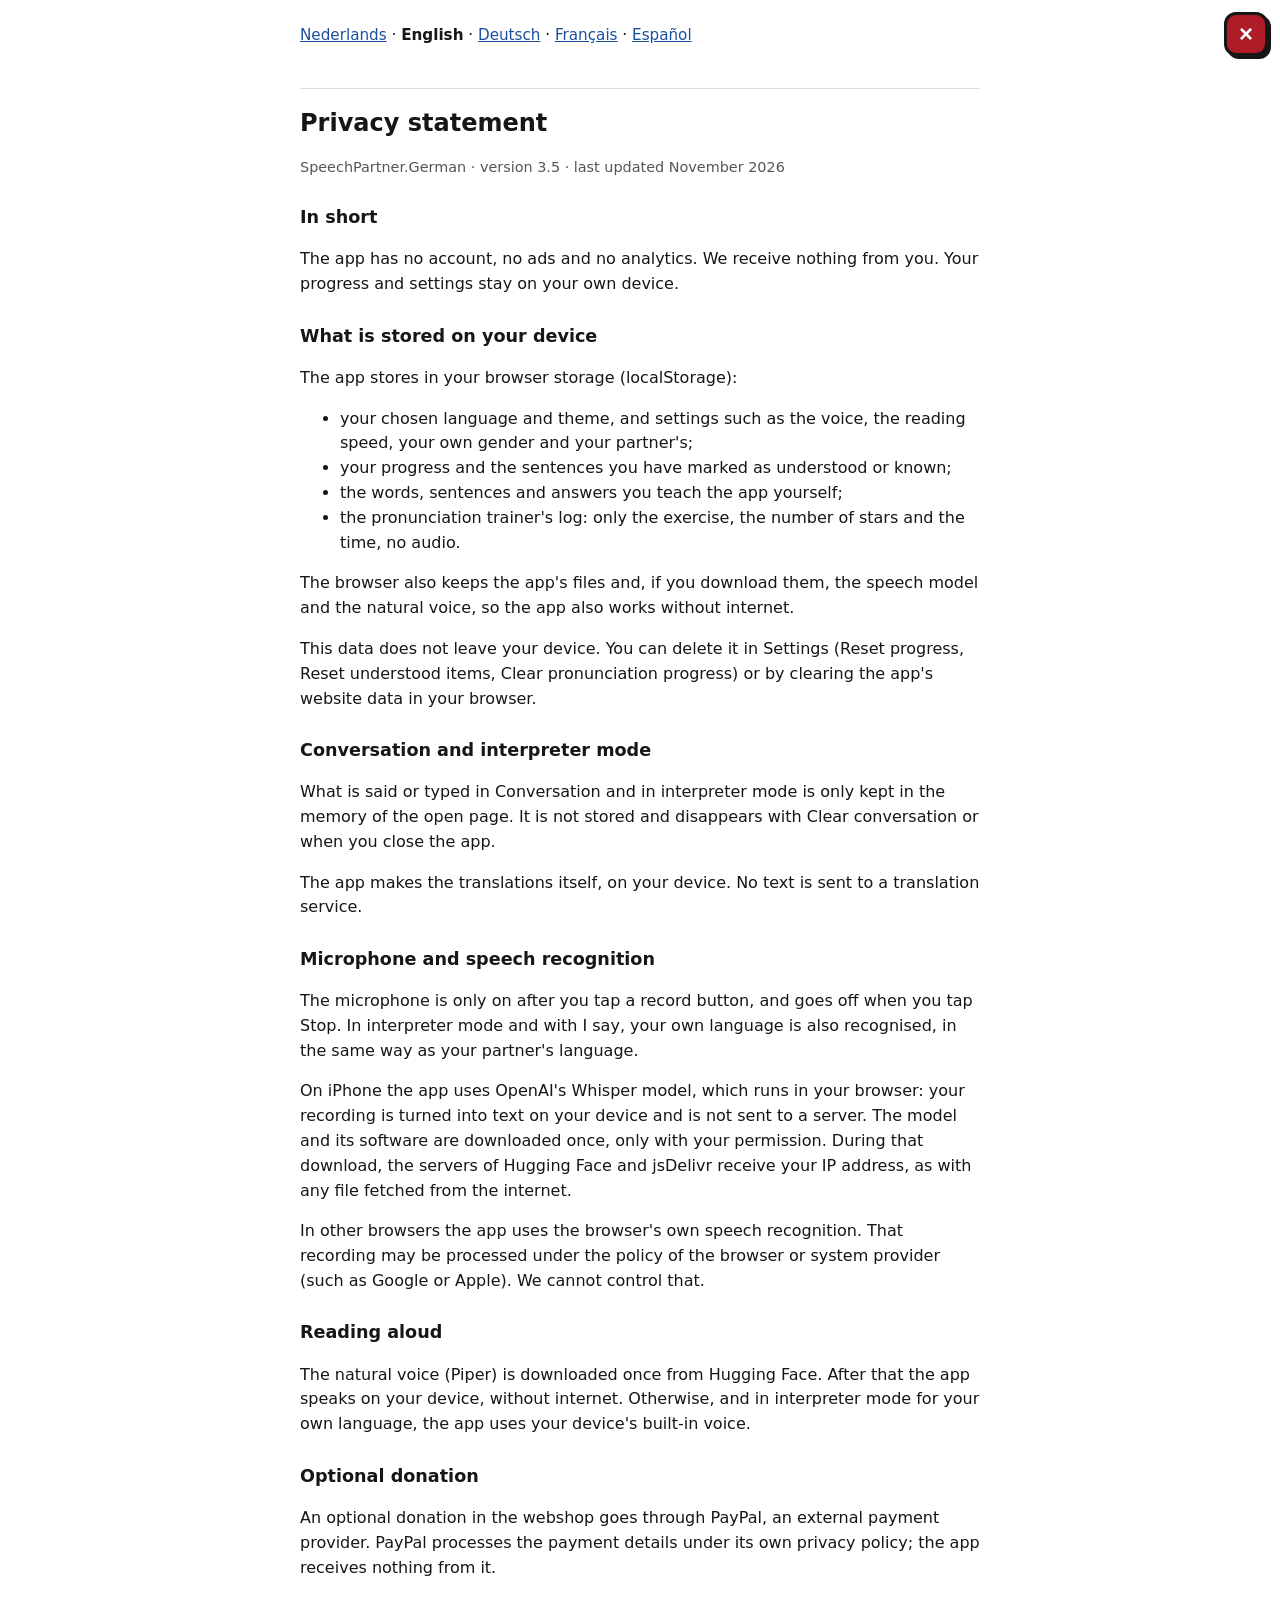
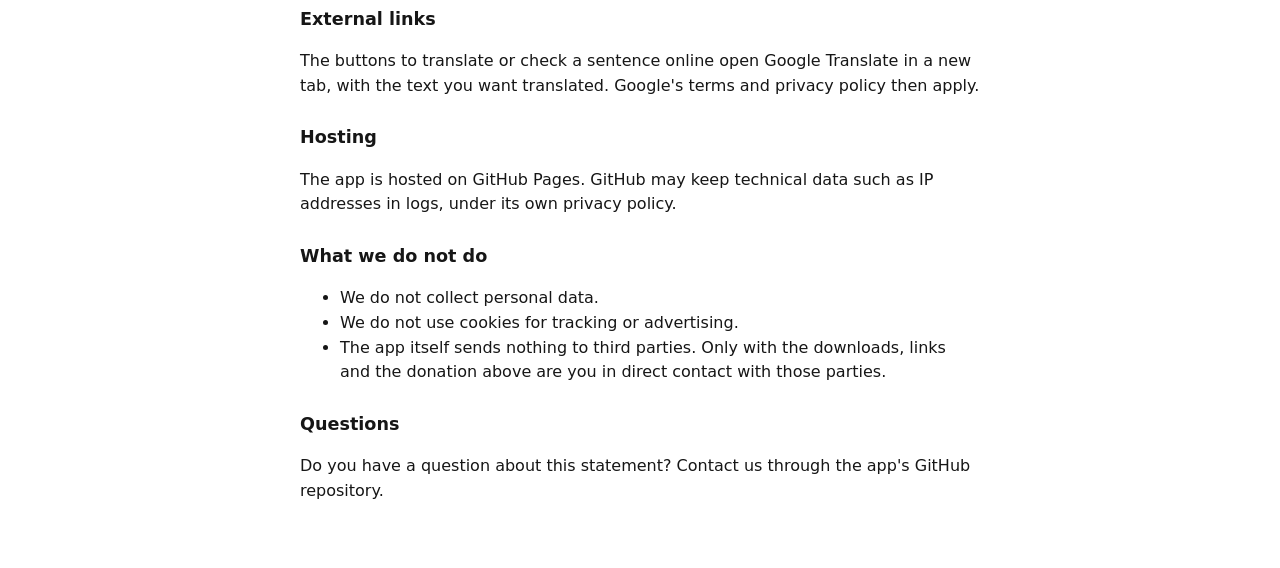
==== privacy.html @ 0dda6d39 "Testversie 3.5: situatieboek met 36 situaties, andere manieren om te zeggen en open plekken; geen du" ====
<!DOCTYPE html>
<html lang="nl">
<head>
<meta charset="utf-8">
<meta name="viewport" content="width=device-width, initial-scale=1">
<title>Privacy · SpeechPartner.German</title>
<style>
  body { font-family: system-ui, -apple-system, Segoe UI, sans-serif; max-width: 680px; margin: 0 auto; padding: 24px 18px 48px; line-height: 1.55; color: #161616; background: #fff; }
  h1 { font-size: 1.5rem; margin: 0 56px .2rem 0; }
  h2 { font-size: 1.1rem; margin-top: 1.6rem; }
  .small { color: #555; font-size: .9rem; }
  .talen { font-size: .95rem; margin: 0 56px 1.2rem 0; }
  .talen a.nu { font-weight: 700; color: #161616; text-decoration: none; }
  .taal + .taal { border-top: 1px solid #ddd; margin-top: 2.5rem; padding-top: 1rem; }
  .verberg { display: none; }
  a { color: #1a4fa0; }
</style>
</head>
<body>
<button id="closeBtn" type="button" aria-label="Sluiten" style="position:fixed;top:12px;right:12px;width:44px;height:44px;border-radius:12px;border:3px solid #161616;background:#AE1C28;color:#fff;font-size:24px;font-weight:900;box-shadow:3px 3px 0 #161616;cursor:pointer;z-index:10">&times;</button>
<script>document.getElementById("closeBtn").onclick=function(){if(history.length>1){history.back();}else{location.href="./";}};</script>
<nav class="talen"><a href="#nl" data-l="nl">Nederlands</a> · <a href="#en" data-l="en">English</a> · <a href="#de" data-l="de">Deutsch</a> · <a href="#fr" data-l="fr">Français</a> · <a href="#es" data-l="es">Español</a></nav>
<section class="taal" id="nl" lang="nl">
<h1>Privacyverklaring</h1>
<p class="small">SpeechPartner.German · versie 3.5 · laatst bijgewerkt november 2026</p>
<h2>Kort samengevat</h2>
<p>De app heeft geen account, geen advertenties en geen analytics. Wij ontvangen niets van jou. Je voortgang en instellingen blijven op je eigen toestel.</p>
<h2>Wat er op je toestel wordt opgeslagen</h2>
<p>De app bewaart in de opslag van je browser (localStorage):</p>
<ul><li>je gekozen taal en thema, en je instellingen zoals de stem, de voorleessnelheid, je eigen geslacht en dat van je gesprekspartner;</li><li>je voortgang en de zinnen die je als begrepen of gekend hebt aangemerkt;</li><li>de woorden, zinnen en antwoorden die je de app zelf aanleert;</li><li>het logboek van de uitspraaktrainer: alleen de oefening, het aantal sterren en het tijdstip, geen geluid.</li></ul>
<p>Daarnaast bewaart de browser de bestanden van de app, en als je die downloadt het spraakmodel en de natuurlijke stem, zodat de app ook zonder internet werkt.</p>
<p>Deze gegevens verlaten je toestel niet. Je wist ze via Instellingen (Voortgang resetten, Begrepen items resetten, Wis voortgang uitspraak) of door de websitegegevens van de app in je browser te verwijderen.</p>
<h2>Gesprek en tolkmodus</h2>
<p>Wat er in Gesprek en in de tolkmodus gezegd of getypt wordt, staat alleen in het geheugen van de geopende pagina. Het wordt niet opgeslagen en verdwijnt met Wis gesprek of als je de app sluit.</p>
<p>De vertalingen maakt de app zelf, op je toestel. Er gaat geen tekst naar een vertaaldienst.</p>
<h2>Microfoon en spraakherkenning</h2>
<p>De microfoon staat alleen aan nadat je op een opneemknop tikt, en gaat uit als je op Stop tikt. In de tolkmodus en bij Ik zeg wordt ook jouw eigen taal herkend, op dezelfde manier als de taal van je gesprekspartner.</p>
<p>Op de iPhone gebruikt de app het Whisper-model van OpenAI. Dit model draait in je browser: je opname wordt op je toestel omgezet in tekst en wordt niet naar een server gestuurd. Het model en de bijbehorende software worden één keer gedownload, alleen met jouw toestemming. Daarbij ontvangen de servers van Hugging Face en jsDelivr je IP-adres, zoals bij elk bestand dat van internet wordt gehaald.</p>
<p>In andere browsers gebruikt de app de spraakherkenning van de browser zelf. Die opname kan volgens het beleid van de browser- of systeemaanbieder (zoals Google of Apple) worden verwerkt. Dat is niet in onze hand.</p>
<h2>Voorlezen</h2>
<p>De natuurlijke stem (Piper) wordt één keer gedownload van Hugging Face. Daarna spreekt de app op je toestel, zonder internet. Anders, en in de tolkmodus voor jouw eigen taal, gebruikt de app de ingebouwde stem van je toestel.</p>
<h2>Vrijwillige donatie</h2>
<p>Een vrijwillige donatie in de webshop loopt via PayPal, een externe betaaldienst. PayPal verwerkt de betaalgegevens volgens het eigen privacybeleid; de app ontvangt daar niets van.</p>
<h2>Externe links</h2>
<p>De knoppen om een zin online te laten vertalen of te controleren openen Google Translate in een nieuw tabblad, met de tekst die je wilt vertalen. Dan gelden de voorwaarden en het privacybeleid van Google.</p>
<h2>Hosting</h2>
<p>De app wordt gehost op GitHub Pages. GitHub kan technische gegevens zoals IP-adressen in logboeken bewaren volgens het eigen privacybeleid van GitHub.</p>
<h2>Wat we niet doen</h2>
<ul><li>We verzamelen geen persoonsgegevens.</li><li>We gebruiken geen cookies voor volgen of advertenties.</li><li>De app stuurt zelf niets naar derden. Alleen bij de downloads, links en de donatie hierboven heb je rechtstreeks contact met die partijen.</li></ul>
<h2>Vragen</h2>
<p>Heb je een vraag over deze verklaring? Neem contact op via de GitHub-repository van de app.</p>
</section>

<section class="taal" id="en" lang="en">
<h1>Privacy statement</h1>
<p class="small">SpeechPartner.German · version 3.5 · last updated November 2026</p>
<h2>In short</h2>
<p>The app has no account, no ads and no analytics. We receive nothing from you. Your progress and settings stay on your own device.</p>
<h2>What is stored on your device</h2>
<p>The app stores in your browser storage (localStorage):</p>
<ul><li>your chosen language and theme, and settings such as the voice, the reading speed, your own gender and your partner's;</li><li>your progress and the sentences you have marked as understood or known;</li><li>the words, sentences and answers you teach the app yourself;</li><li>the pronunciation trainer's log: only the exercise, the number of stars and the time, no audio.</li></ul>
<p>The browser also keeps the app's files and, if you download them, the speech model and the natural voice, so the app also works without internet.</p>
<p>This data does not leave your device. You can delete it in Settings (Reset progress, Reset understood items, Clear pronunciation progress) or by clearing the app's website data in your browser.</p>
<h2>Conversation and interpreter mode</h2>
<p>What is said or typed in Conversation and in interpreter mode is only kept in the memory of the open page. It is not stored and disappears with Clear conversation or when you close the app.</p>
<p>The app makes the translations itself, on your device. No text is sent to a translation service.</p>
<h2>Microphone and speech recognition</h2>
<p>The microphone is only on after you tap a record button, and goes off when you tap Stop. In interpreter mode and with I say, your own language is also recognised, in the same way as your partner's language.</p>
<p>On iPhone the app uses OpenAI's Whisper model, which runs in your browser: your recording is turned into text on your device and is not sent to a server. The model and its software are downloaded once, only with your permission. During that download, the servers of Hugging Face and jsDelivr receive your IP address, as with any file fetched from the internet.</p>
<p>In other browsers the app uses the browser's own speech recognition. That recording may be processed under the policy of the browser or system provider (such as Google or Apple). We cannot control that.</p>
<h2>Reading aloud</h2>
<p>The natural voice (Piper) is downloaded once from Hugging Face. After that the app speaks on your device, without internet. Otherwise, and in interpreter mode for your own language, the app uses your device's built-in voice.</p>
<h2>Optional donation</h2>
<p>An optional donation in the webshop goes through PayPal, an external payment provider. PayPal processes the payment details under its own privacy policy; the app receives nothing from it.</p>
<h2>External links</h2>
<p>The buttons to translate or check a sentence online open Google Translate in a new tab, with the text you want translated. Google's terms and privacy policy then apply.</p>
<h2>Hosting</h2>
<p>The app is hosted on GitHub Pages. GitHub may keep technical data such as IP addresses in logs, under its own privacy policy.</p>
<h2>What we do not do</h2>
<ul><li>We do not collect personal data.</li><li>We do not use cookies for tracking or advertising.</li><li>The app itself sends nothing to third parties. Only with the downloads, links and the donation above are you in direct contact with those parties.</li></ul>
<h2>Questions</h2>
<p>Do you have a question about this statement? Contact us through the app's GitHub repository.</p>
</section>

<section class="taal" id="de" lang="de">
<h1>Datenschutzerklärung</h1>
<p class="small">SpeechPartner.German · Version 3.5 · zuletzt aktualisiert im November 2026</p>
<h2>Kurz gesagt</h2>
<p>Die App hat kein Konto, keine Werbung und keine Analyse. Wir erhalten nichts von dir. Dein Fortschritt und deine Einstellungen bleiben auf deinem eigenen Gerät.</p>
<h2>Was auf deinem Gerät gespeichert wird</h2>
<p>Die App speichert im Speicher deines Browsers (localStorage):</p>
<ul><li>deine gewählte Sprache und dein Design sowie Einstellungen wie die Stimme, die Vorlesegeschwindigkeit, dein eigenes Geschlecht und das deines Gesprächspartners;</li><li>deinen Fortschritt und die Sätze, die du als verstanden oder gekonnt markiert hast;</li><li>die Wörter, Sätze und Antworten, die du der App selbst beibringst;</li><li>das Protokoll des Aussprachetrainers: nur die Übung, die Anzahl der Sterne und die Uhrzeit, kein Ton.</li></ul>
<p>Außerdem speichert der Browser die Dateien der App und, wenn du sie herunterlädst, das Sprachmodell und die natürliche Stimme, damit die App auch ohne Internet funktioniert.</p>
<p>Diese Daten verlassen dein Gerät nicht. Du löschst sie in den Einstellungen (Fortschritt zurücksetzen, Verstandene zurücksetzen, Aussprache-Fortschritt löschen) oder indem du die Websitedaten der App in deinem Browser löschst.</p>
<h2>Gespräch und Dolmetschmodus</h2>
<p>Was im Gespräch und im Dolmetschmodus gesagt oder getippt wird, steht nur im Speicher der geöffneten Seite. Es wird nicht gespeichert und verschwindet mit Gespräch leeren oder wenn du die App schließt.</p>
<p>Die Übersetzungen macht die App selbst, auf deinem Gerät. Es wird kein Text an einen Übersetzungsdienst gesendet.</p>
<h2>Mikrofon und Spracherkennung</h2>
<p>Das Mikrofon ist nur an, nachdem du auf einen Aufnahmeknopf tippst, und geht aus, wenn du auf Stopp tippst. Im Dolmetschmodus und bei Ich sage wird auch deine eigene Sprache erkannt, genauso wie die Sprache deines Gesprächspartners.</p>
<p>Auf dem iPhone nutzt die App das Whisper-Modell von OpenAI. Dieses Modell läuft in deinem Browser: Deine Aufnahme wird auf deinem Gerät in Text umgewandelt und nicht an einen Server gesendet. Das Modell und die zugehörige Software werden einmal heruntergeladen, nur mit deiner Zustimmung. Dabei erhalten die Server von Hugging Face und jsDelivr deine IP-Adresse, wie bei jeder Datei aus dem Internet.</p>
<p>In anderen Browsern nutzt die App die Spracherkennung des Browsers selbst. Diese Aufnahme kann nach den Richtlinien des Browser- oder Systemanbieters (zum Beispiel Google oder Apple) verarbeitet werden. Darauf haben wir keinen Einfluss.</p>
<h2>Vorlesen</h2>
<p>Die natürliche Stimme (Piper) wird einmal von Hugging Face heruntergeladen. Danach spricht die App auf deinem Gerät, ohne Internet. Sonst, und im Dolmetschmodus für deine eigene Sprache, nutzt die App die eingebaute Stimme deines Geräts.</p>
<h2>Freiwillige Spende</h2>
<p>Eine freiwillige Spende im Webshop läuft über PayPal, einen externen Zahlungsdienst. PayPal verarbeitet die Zahlungsdaten nach eigenen Datenschutzrichtlinien; die App erhält davon nichts.</p>
<h2>Externe Links</h2>
<p>Die Knöpfe, um einen Satz online übersetzen oder prüfen zu lassen, öffnen Google Übersetzer in einem neuen Tab, mit dem Text, den du übersetzen willst. Dann gelten die Bedingungen und die Datenschutzerklärung von Google.</p>
<h2>Hosting</h2>
<p>Die App wird auf GitHub Pages gehostet. GitHub kann technische Daten wie IP-Adressen nach eigenen Datenschutzrichtlinien in Protokollen speichern.</p>
<h2>Was wir nicht tun</h2>
<ul><li>Wir sammeln keine personenbezogenen Daten.</li><li>Wir verwenden keine Cookies für Tracking oder Werbung.</li><li>Die App selbst sendet nichts an Dritte. Nur bei den oben genannten Downloads, Links und der Spende hast du direkten Kontakt mit diesen Anbietern.</li></ul>
<h2>Fragen</h2>
<p>Hast du eine Frage zu dieser Erklärung? Melde dich über das GitHub-Repository der App.</p>
</section>

<section class="taal" id="fr" lang="fr">
<h1>Déclaration de confidentialité</h1>
<p class="small">SpeechPartner.German · version 3.5 · mise à jour en novembre 2026</p>
<h2>En bref</h2>
<p>L'application n'a pas de compte, pas de publicité et pas d'analyse. Nous ne recevons rien de toi. Ta progression et tes réglages restent sur ton propre appareil.</p>
<h2>Ce qui est enregistré sur ton appareil</h2>
<p>L'application enregistre dans le stockage de ton navigateur (localStorage) :</p>
<ul><li>la langue et le thème choisis, et des réglages comme la voix, la vitesse de lecture, ton genre et celui de ton interlocuteur ;</li><li>ta progression et les phrases que tu as marquées comme comprises ou connues ;</li><li>les mots, phrases et réponses que tu apprends toi-même à l'application ;</li><li>le journal de l'entraîneur de prononciation : seulement l'exercice, le nombre d'étoiles et l'heure, aucun son.</li></ul>
<p>Le navigateur conserve aussi les fichiers de l'application et, si tu les télécharges, le modèle vocal et la voix naturelle, pour que l'application fonctionne aussi sans internet.</p>
<p>Ces données ne quittent pas ton appareil. Tu les effaces dans les Réglages (Réinitialiser la progression, Réinitialiser les éléments compris, Effacer la progression de prononciation) ou en supprimant les données du site de l'application dans ton navigateur.</p>
<h2>Conversation et mode interprète</h2>
<p>Ce qui est dit ou écrit dans Conversation et dans le mode interprète reste uniquement dans la mémoire de la page ouverte. Ce n'est pas enregistré et cela disparaît avec Effacer la conversation ou quand tu fermes l'application.</p>
<p>L'application fait les traductions elle-même, sur ton appareil. Aucun texte n'est envoyé à un service de traduction.</p>
<h2>Micro et reconnaissance vocale</h2>
<p>Le micro n'est allumé qu'après avoir touché un bouton d'enregistrement, et s'éteint quand tu touches Arrêter. Dans le mode interprète et avec Je dis, ta propre langue est aussi reconnue, de la même façon que la langue de ton interlocuteur.</p>
<p>Sur iPhone, l'application utilise le modèle Whisper d'OpenAI. Ce modèle fonctionne dans ton navigateur : ton enregistrement est transformé en texte sur ton appareil et n'est envoyé à aucun serveur. Le modèle et son logiciel sont téléchargés une seule fois, uniquement avec ton accord. Lors de ce téléchargement, les serveurs de Hugging Face et de jsDelivr reçoivent ton adresse IP, comme pour tout fichier venant d'internet.</p>
<p>Dans les autres navigateurs, l'application utilise la reconnaissance vocale du navigateur lui-même. Cet enregistrement peut être traité selon la politique du fournisseur du navigateur ou du système (comme Google ou Apple). Nous n'avons pas de contrôle là-dessus.</p>
<h2>Lecture à voix haute</h2>
<p>La voix naturelle (Piper) est téléchargée une seule fois depuis Hugging Face. Ensuite, l'application parle sur ton appareil, sans internet. Sinon, et dans le mode interprète pour ta propre langue, l'application utilise la voix intégrée de ton appareil.</p>
<h2>Don volontaire</h2>
<p>Un don volontaire dans la boutique passe par PayPal, un service de paiement externe. PayPal traite les données de paiement selon sa propre politique de confidentialité ; l'application n'en reçoit rien.</p>
<h2>Liens externes</h2>
<p>Les boutons pour traduire ou vérifier une phrase en ligne ouvrent Google Traduction dans un nouvel onglet, avec le texte à traduire. Les conditions et la politique de confidentialité de Google s'appliquent alors.</p>
<h2>Hébergement</h2>
<p>L'application est hébergée sur GitHub Pages. GitHub peut conserver des données techniques comme les adresses IP dans des journaux, selon sa propre politique de confidentialité.</p>
<h2>Ce que nous ne faisons pas</h2>
<ul><li>Nous ne collectons pas de données personnelles.</li><li>Nous n'utilisons pas de cookies de suivi ou de publicité.</li><li>L'application elle-même n'envoie rien à des tiers. Ce n'est qu'avec les téléchargements, les liens et le don ci-dessus que tu es en contact direct avec ces parties.</li></ul>
<h2>Questions</h2>
<p>Tu as une question sur cette déclaration ? Contacte-nous via le dépôt GitHub de l'application.</p>
</section>

<section class="taal" id="es" lang="es">
<h1>Declaración de privacidad</h1>
<p class="small">SpeechPartner.German · versión 3.5 · actualizada en noviembre de 2026</p>
<h2>En resumen</h2>
<p>La aplicación no tiene cuenta, ni anuncios, ni analítica. No recibimos nada de ti. Tu progreso y tus ajustes se quedan en tu propio dispositivo.</p>
<h2>Qué se guarda en tu dispositivo</h2>
<p>La aplicación guarda en el almacenamiento de tu navegador (localStorage):</p>
<ul><li>el idioma y el tema elegidos, y ajustes como la voz, la velocidad de lectura, tu género y el de tu interlocutor;</li><li>tu progreso y las frases que has marcado como entendidas o sabidas;</li><li>las palabras, frases y respuestas que tú mismo enseñas a la aplicación;</li><li>el registro del entrenador de pronunciación: solo el ejercicio, el número de estrellas y la hora, sin sonido.</li></ul>
<p>Además, el navegador guarda los archivos de la aplicación y, si los descargas, el modelo de voz y la voz natural, para que la aplicación funcione también sin internet.</p>
<p>Estos datos no salen de tu dispositivo. Los borras en Ajustes (Restablecer el progreso, Restablecer lo entendido, Borrar el progreso de pronunciación) o borrando los datos del sitio de la aplicación en tu navegador.</p>
<h2>Conversación y modo intérprete</h2>
<p>Lo que se dice o se escribe en Conversación y en el modo intérprete solo está en la memoria de la página abierta. No se guarda y desaparece con Borrar conversación o al cerrar la aplicación.</p>
<p>La aplicación hace las traducciones ella misma, en tu dispositivo. No se envía ningún texto a un servicio de traducción.</p>
<h2>Micrófono y reconocimiento de voz</h2>
<p>El micrófono solo se enciende después de tocar un botón de grabar, y se apaga cuando tocas Parar. En el modo intérprete y con Yo digo también se reconoce tu propio idioma, igual que el idioma de tu interlocutor.</p>
<p>En el iPhone, la aplicación usa el modelo Whisper de OpenAI. Este modelo funciona en tu navegador: tu grabación se convierte en texto en tu dispositivo y no se envía a ningún servidor. El modelo y su software se descargan una sola vez, solo con tu permiso. Durante esa descarga, los servidores de Hugging Face y jsDelivr reciben tu dirección IP, como con cualquier archivo de internet.</p>
<p>En otros navegadores, la aplicación usa el reconocimiento de voz del propio navegador. Esa grabación puede procesarse según la política del proveedor del navegador o del sistema (como Google o Apple). Eso no está en nuestras manos.</p>
<h2>Lectura en voz alta</h2>
<p>La voz natural (Piper) se descarga una sola vez de Hugging Face. Después, la aplicación habla en tu dispositivo, sin internet. Si no, y en el modo intérprete para tu propio idioma, la aplicación usa la voz integrada de tu dispositivo.</p>
<h2>Donación voluntaria</h2>
<p>Una donación voluntaria en la tienda pasa por PayPal, un servicio de pago externo. PayPal trata los datos de pago según su propia política de privacidad; la aplicación no recibe nada.</p>
<h2>Enlaces externos</h2>
<p>Los botones para traducir o comprobar una frase en línea abren Google Traductor en una pestaña nueva, con el texto que quieres traducir. Entonces se aplican las condiciones y la política de privacidad de Google.</p>
<h2>Alojamiento</h2>
<p>La aplicación está alojada en GitHub Pages. GitHub puede guardar datos técnicos como direcciones IP en registros, según su propia política de privacidad.</p>
<h2>Lo que no hacemos</h2>
<ul><li>No recopilamos datos personales.</li><li>No usamos cookies de seguimiento ni de publicidad.</li><li>La aplicación no envía nada a terceros. Solo con las descargas, los enlaces y la donación mencionados arriba tienes contacto directo con esas partes.</li></ul>
<h2>Preguntas</h2>
<p>¿Tienes una pregunta sobre esta declaración? Contacta con nosotros a través del repositorio de GitHub de la aplicación.</p>
</section>
<script>
// Toon de taal van de app (privacy.html#en) of van de browser; zonder script zijn alle talen zichtbaar.
(function () {
  var talen = ["nl","en","de","fr","es"], l = (location.hash || "").slice(1);
  if (talen.indexOf(l) < 0) { var b = (navigator.language || "nl").slice(0, 2).toLowerCase(); l = talen.indexOf(b) >= 0 ? b : talen[0]; }
  function toon(t) {
    talen.forEach(function (x) { var s = document.getElementById(x); if (s) s.classList.toggle("verberg", x !== t); });
    [].forEach.call(document.querySelectorAll(".talen a"), function (a) { a.classList.toggle("nu", a.getAttribute("data-l") === t); });
    document.documentElement.lang = t;
    var c = document.getElementById("closeBtn"); if (c) c.setAttribute("aria-label", { nl: "Sluiten", en: "Close", de: "Schließen", fr: "Fermer", es: "Cerrar" }[t] || "Sluiten");
  }
  [].forEach.call(document.querySelectorAll(".talen a"), function (a) { a.onclick = function (e) { e.preventDefault(); toon(a.getAttribute("data-l")); history.replaceState(null, "", "#" + a.getAttribute("data-l")); }; });
  toon(l);
})();
</script>
</body>
</html>
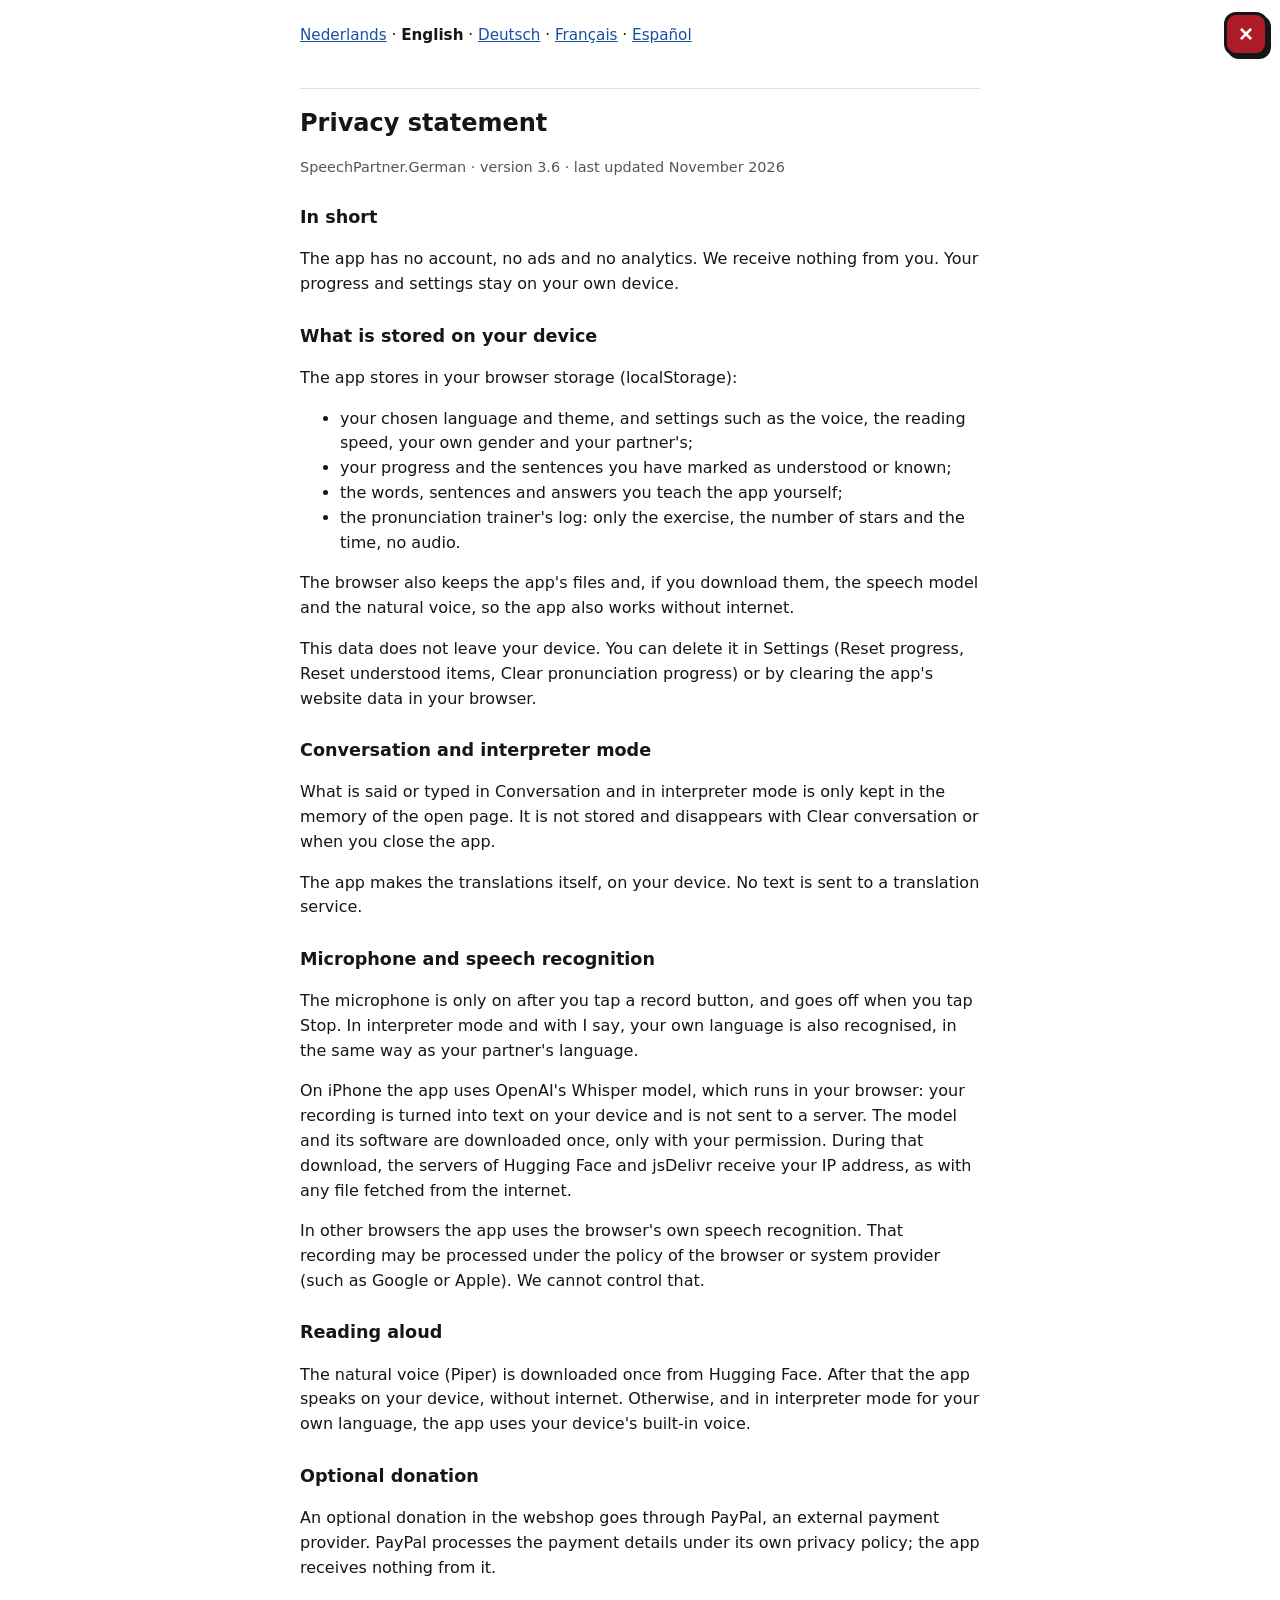
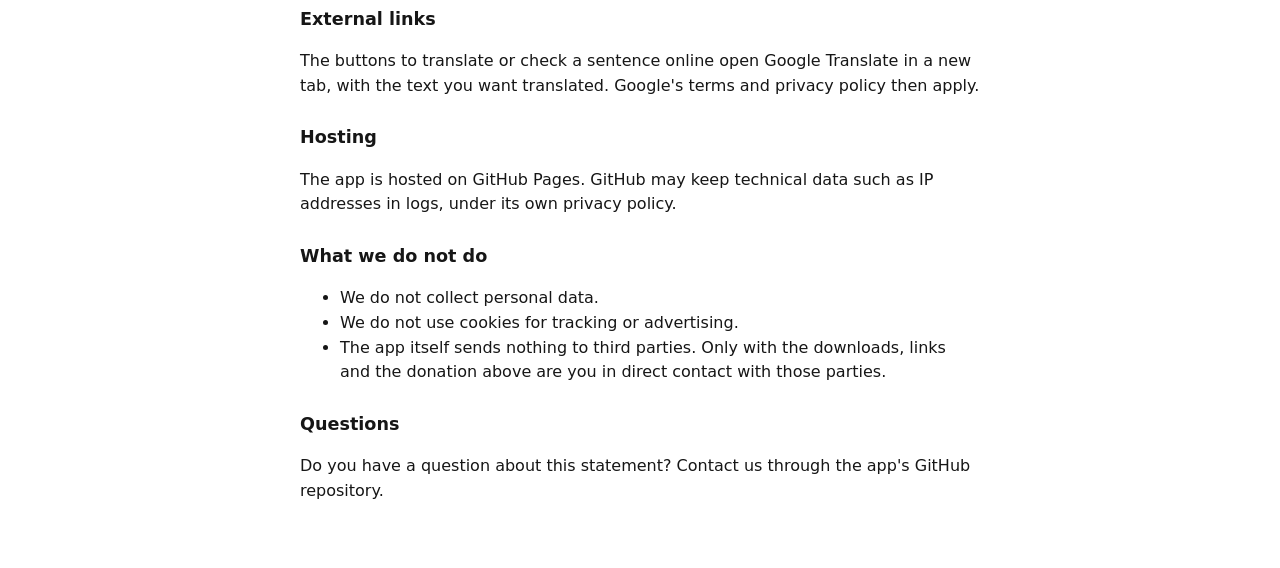
==== commit 84179808: "Testversie 3.6: alledaagse woorden en merknamen, hint bij woorden met meer betekenissen, uitspraak p" ====
--- a/privacy.html
+++ b/privacy.html
@@ -22,7 +22,7 @@
 <nav class="talen"><a href="#nl" data-l="nl">Nederlands</a> · <a href="#en" data-l="en">English</a> · <a href="#de" data-l="de">Deutsch</a> · <a href="#fr" data-l="fr">Français</a> · <a href="#es" data-l="es">Español</a></nav>
 <section class="taal" id="nl" lang="nl">
 <h1>Privacyverklaring</h1>
-<p class="small">SpeechPartner.German · versie 3.5 · laatst bijgewerkt november 2026</p>
+<p class="small">SpeechPartner.German · versie 3.6 · laatst bijgewerkt november 2026</p>
 <h2>Kort samengevat</h2>
 <p>De app heeft geen account, geen advertenties en geen analytics. Wij ontvangen niets van jou. Je voortgang en instellingen blijven op je eigen toestel.</p>
 <h2>Wat er op je toestel wordt opgeslagen</h2>
@@ -53,7 +53,7 @@
 
 <section class="taal" id="en" lang="en">
 <h1>Privacy statement</h1>
-<p class="small">SpeechPartner.German · version 3.5 · last updated November 2026</p>
+<p class="small">SpeechPartner.German · version 3.6 · last updated November 2026</p>
 <h2>In short</h2>
 <p>The app has no account, no ads and no analytics. We receive nothing from you. Your progress and settings stay on your own device.</p>
 <h2>What is stored on your device</h2>
@@ -84,7 +84,7 @@
 
 <section class="taal" id="de" lang="de">
 <h1>Datenschutzerklärung</h1>
-<p class="small">SpeechPartner.German · Version 3.5 · zuletzt aktualisiert im November 2026</p>
+<p class="small">SpeechPartner.German · Version 3.6 · zuletzt aktualisiert im November 2026</p>
 <h2>Kurz gesagt</h2>
 <p>Die App hat kein Konto, keine Werbung und keine Analyse. Wir erhalten nichts von dir. Dein Fortschritt und deine Einstellungen bleiben auf deinem eigenen Gerät.</p>
 <h2>Was auf deinem Gerät gespeichert wird</h2>
@@ -115,7 +115,7 @@
 
 <section class="taal" id="fr" lang="fr">
 <h1>Déclaration de confidentialité</h1>
-<p class="small">SpeechPartner.German · version 3.5 · mise à jour en novembre 2026</p>
+<p class="small">SpeechPartner.German · version 3.6 · mise à jour en novembre 2026</p>
 <h2>En bref</h2>
 <p>L'application n'a pas de compte, pas de publicité et pas d'analyse. Nous ne recevons rien de toi. Ta progression et tes réglages restent sur ton propre appareil.</p>
 <h2>Ce qui est enregistré sur ton appareil</h2>
@@ -146,7 +146,7 @@
 
 <section class="taal" id="es" lang="es">
 <h1>Declaración de privacidad</h1>
-<p class="small">SpeechPartner.German · versión 3.5 · actualizada en noviembre de 2026</p>
+<p class="small">SpeechPartner.German · versión 3.6 · actualizada en noviembre de 2026</p>
 <h2>En resumen</h2>
 <p>La aplicación no tiene cuenta, ni anuncios, ni analítica. No recibimos nada de ti. Tu progreso y tus ajustes se quedan en tu propio dispositivo.</p>
 <h2>Qué se guarda en tu dispositivo</h2>
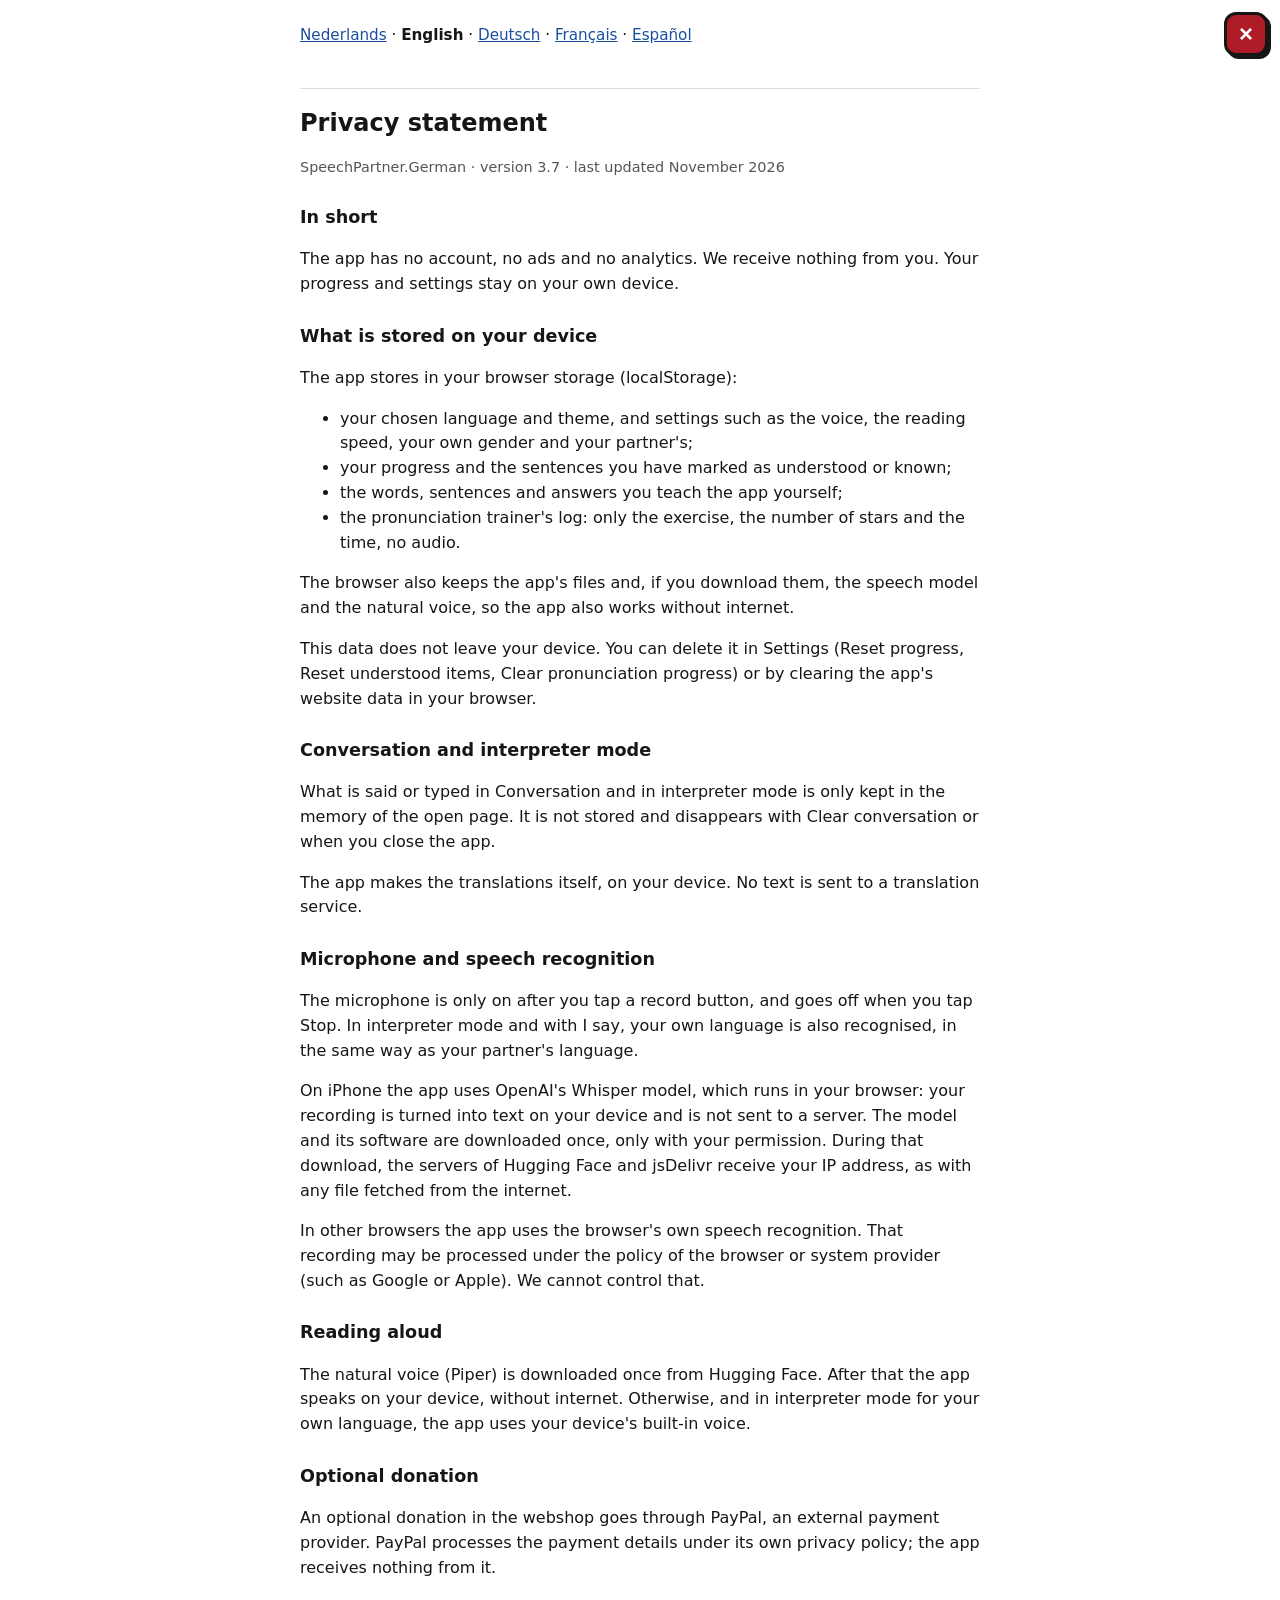
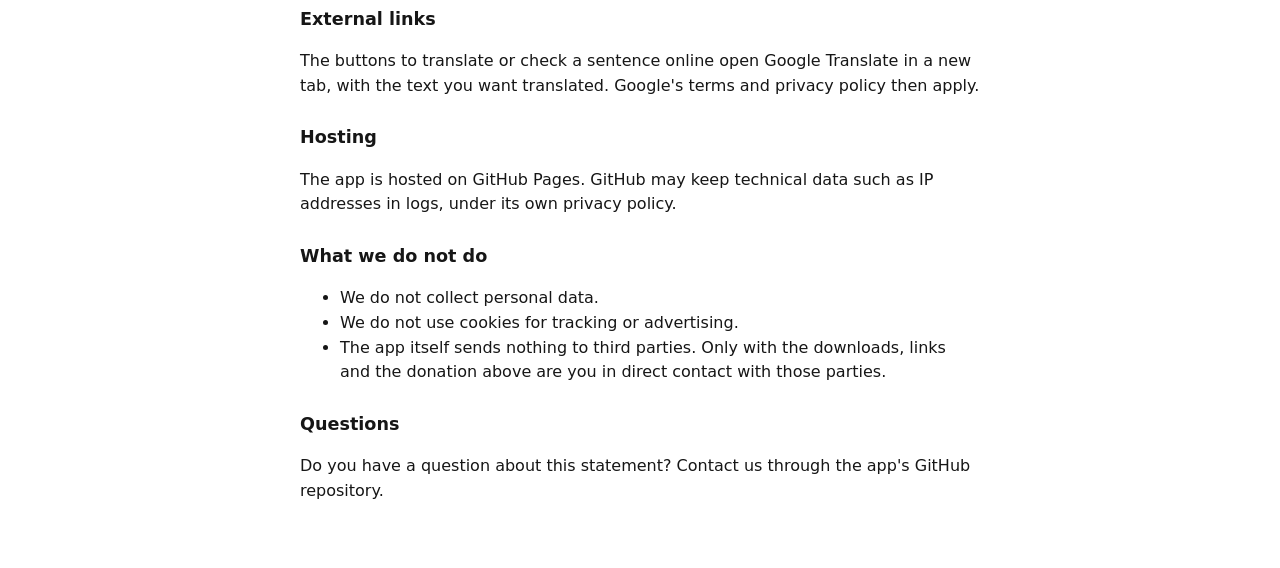
==== commit e548d293: "Testversie 3.7: woord voor woord zonder vraagtekens, kortere uitleg onder de opname, niet-Spaanse zi" ====
--- a/privacy.html
+++ b/privacy.html
@@ -22,7 +22,7 @@
 <nav class="talen"><a href="#nl" data-l="nl">Nederlands</a> · <a href="#en" data-l="en">English</a> · <a href="#de" data-l="de">Deutsch</a> · <a href="#fr" data-l="fr">Français</a> · <a href="#es" data-l="es">Español</a></nav>
 <section class="taal" id="nl" lang="nl">
 <h1>Privacyverklaring</h1>
-<p class="small">SpeechPartner.German · versie 3.6 · laatst bijgewerkt november 2026</p>
+<p class="small">SpeechPartner.German · versie 3.7 · laatst bijgewerkt november 2026</p>
 <h2>Kort samengevat</h2>
 <p>De app heeft geen account, geen advertenties en geen analytics. Wij ontvangen niets van jou. Je voortgang en instellingen blijven op je eigen toestel.</p>
 <h2>Wat er op je toestel wordt opgeslagen</h2>
@@ -53,7 +53,7 @@
 
 <section class="taal" id="en" lang="en">
 <h1>Privacy statement</h1>
-<p class="small">SpeechPartner.German · version 3.6 · last updated November 2026</p>
+<p class="small">SpeechPartner.German · version 3.7 · last updated November 2026</p>
 <h2>In short</h2>
 <p>The app has no account, no ads and no analytics. We receive nothing from you. Your progress and settings stay on your own device.</p>
 <h2>What is stored on your device</h2>
@@ -84,7 +84,7 @@
 
 <section class="taal" id="de" lang="de">
 <h1>Datenschutzerklärung</h1>
-<p class="small">SpeechPartner.German · Version 3.6 · zuletzt aktualisiert im November 2026</p>
+<p class="small">SpeechPartner.German · Version 3.7 · zuletzt aktualisiert im November 2026</p>
 <h2>Kurz gesagt</h2>
 <p>Die App hat kein Konto, keine Werbung und keine Analyse. Wir erhalten nichts von dir. Dein Fortschritt und deine Einstellungen bleiben auf deinem eigenen Gerät.</p>
 <h2>Was auf deinem Gerät gespeichert wird</h2>
@@ -115,7 +115,7 @@
 
 <section class="taal" id="fr" lang="fr">
 <h1>Déclaration de confidentialité</h1>
-<p class="small">SpeechPartner.German · version 3.6 · mise à jour en novembre 2026</p>
+<p class="small">SpeechPartner.German · version 3.7 · mise à jour en novembre 2026</p>
 <h2>En bref</h2>
 <p>L'application n'a pas de compte, pas de publicité et pas d'analyse. Nous ne recevons rien de toi. Ta progression et tes réglages restent sur ton propre appareil.</p>
 <h2>Ce qui est enregistré sur ton appareil</h2>
@@ -146,7 +146,7 @@
 
 <section class="taal" id="es" lang="es">
 <h1>Declaración de privacidad</h1>
-<p class="small">SpeechPartner.German · versión 3.6 · actualizada en noviembre de 2026</p>
+<p class="small">SpeechPartner.German · versión 3.7 · actualizada en noviembre de 2026</p>
 <h2>En resumen</h2>
 <p>La aplicación no tiene cuenta, ni anuncios, ni analítica. No recibimos nada de ti. Tu progreso y tus ajustes se quedan en tu propio dispositivo.</p>
 <h2>Qué se guarda en tu dispositivo</h2>
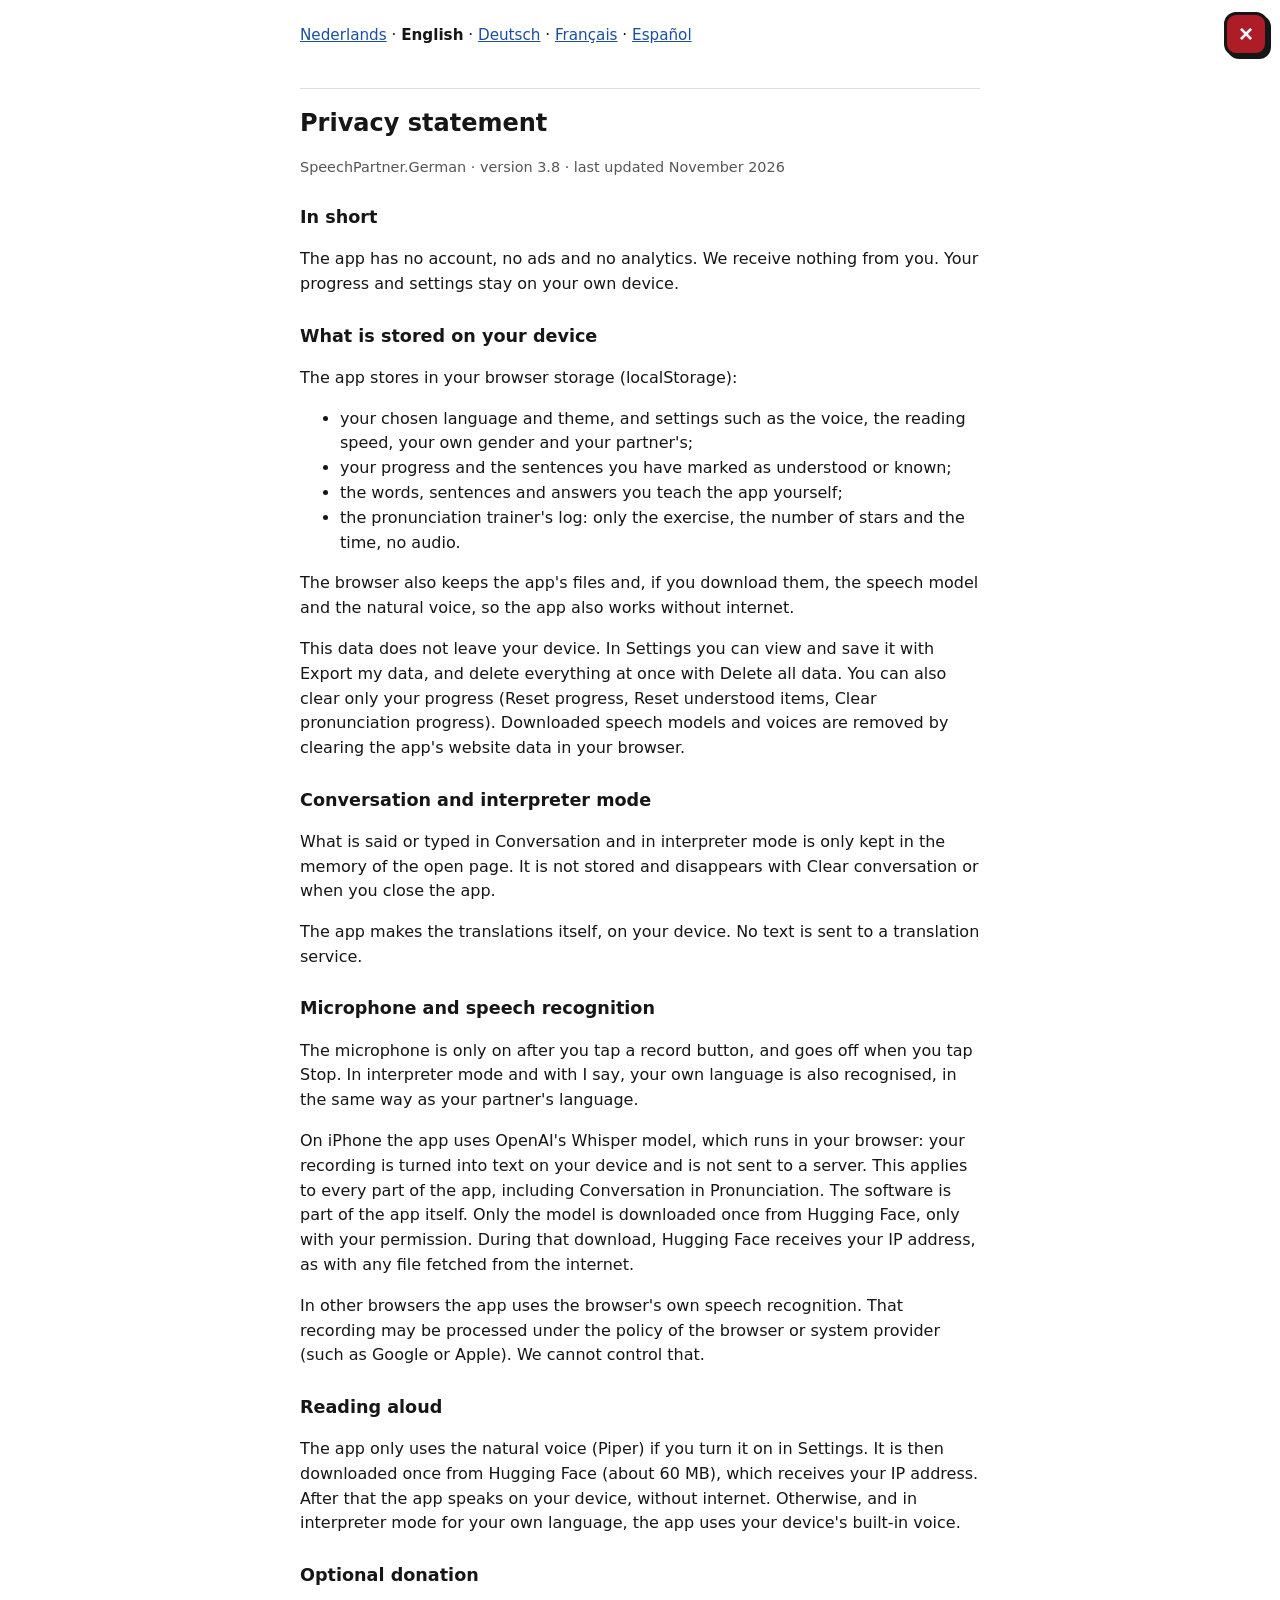
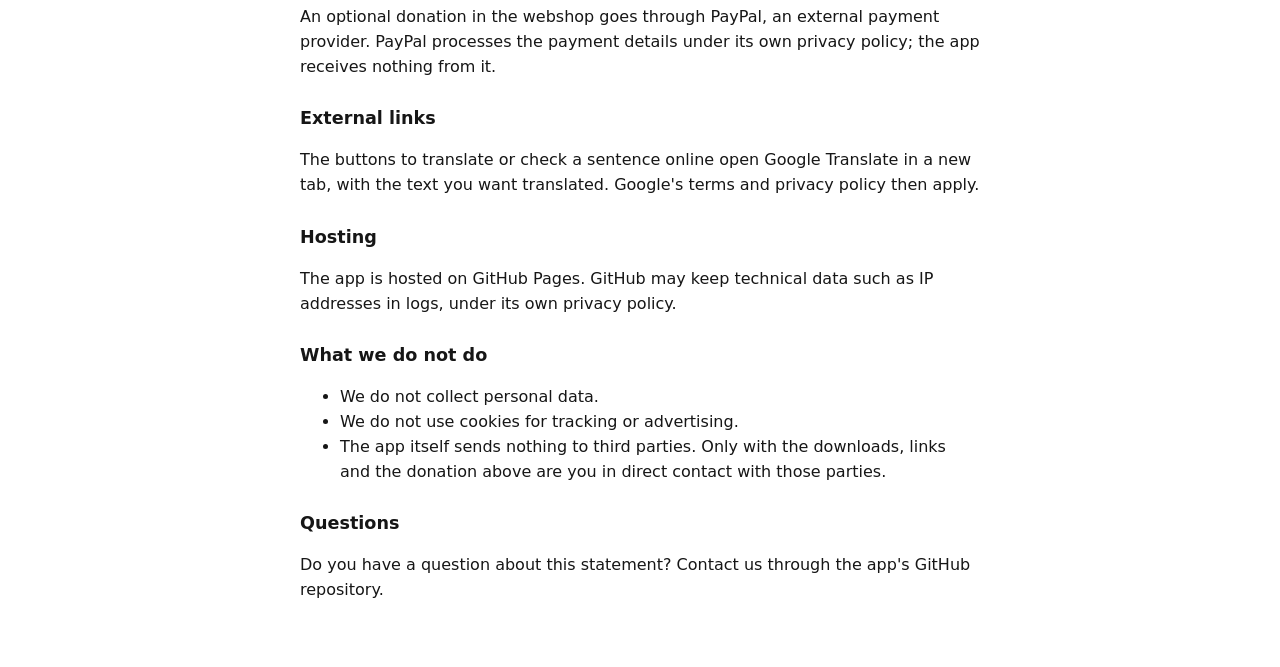
==== commit 6eeb3f9b: "Testversie 3.8: privacy — Gesprek bij Uitspraak via spraakmodel op het toestel, natuurlijke stem pas" ====
--- a/privacy.html
+++ b/privacy.html
@@ -22,23 +22,23 @@
 <nav class="talen"><a href="#nl" data-l="nl">Nederlands</a> · <a href="#en" data-l="en">English</a> · <a href="#de" data-l="de">Deutsch</a> · <a href="#fr" data-l="fr">Français</a> · <a href="#es" data-l="es">Español</a></nav>
 <section class="taal" id="nl" lang="nl">
 <h1>Privacyverklaring</h1>
-<p class="small">SpeechPartner.German · versie 3.7 · laatst bijgewerkt november 2026</p>
+<p class="small">SpeechPartner.German · versie 3.8 · laatst bijgewerkt november 2026</p>
 <h2>Kort samengevat</h2>
 <p>De app heeft geen account, geen advertenties en geen analytics. Wij ontvangen niets van jou. Je voortgang en instellingen blijven op je eigen toestel.</p>
 <h2>Wat er op je toestel wordt opgeslagen</h2>
 <p>De app bewaart in de opslag van je browser (localStorage):</p>
 <ul><li>je gekozen taal en thema, en je instellingen zoals de stem, de voorleessnelheid, je eigen geslacht en dat van je gesprekspartner;</li><li>je voortgang en de zinnen die je als begrepen of gekend hebt aangemerkt;</li><li>de woorden, zinnen en antwoorden die je de app zelf aanleert;</li><li>het logboek van de uitspraaktrainer: alleen de oefening, het aantal sterren en het tijdstip, geen geluid.</li></ul>
 <p>Daarnaast bewaart de browser de bestanden van de app, en als je die downloadt het spraakmodel en de natuurlijke stem, zodat de app ook zonder internet werkt.</p>
-<p>Deze gegevens verlaten je toestel niet. Je wist ze via Instellingen (Voortgang resetten, Begrepen items resetten, Wis voortgang uitspraak) of door de websitegegevens van de app in je browser te verwijderen.</p>
+<p>Deze gegevens verlaten je toestel niet. Bij Instellingen kun je ze bekijken en bewaren met Exporteer mijn gegevens, en alles in één keer wissen met Wis alle gegevens. Je kunt ook alleen je voortgang wissen (Voortgang resetten, Begrepen items resetten, Wis voortgang uitspraak). Gedownloade spraakmodellen en stemmen verwijder je door de websitegegevens van de app in je browser te wissen.</p>
 <h2>Gesprek en tolkmodus</h2>
 <p>Wat er in Gesprek en in de tolkmodus gezegd of getypt wordt, staat alleen in het geheugen van de geopende pagina. Het wordt niet opgeslagen en verdwijnt met Wis gesprek of als je de app sluit.</p>
 <p>De vertalingen maakt de app zelf, op je toestel. Er gaat geen tekst naar een vertaaldienst.</p>
 <h2>Microfoon en spraakherkenning</h2>
 <p>De microfoon staat alleen aan nadat je op een opneemknop tikt, en gaat uit als je op Stop tikt. In de tolkmodus en bij Ik zeg wordt ook jouw eigen taal herkend, op dezelfde manier als de taal van je gesprekspartner.</p>
-<p>Op de iPhone gebruikt de app het Whisper-model van OpenAI. Dit model draait in je browser: je opname wordt op je toestel omgezet in tekst en wordt niet naar een server gestuurd. Het model en de bijbehorende software worden één keer gedownload, alleen met jouw toestemming. Daarbij ontvangen de servers van Hugging Face en jsDelivr je IP-adres, zoals bij elk bestand dat van internet wordt gehaald.</p>
+<p>Op de iPhone gebruikt de app het Whisper-model van OpenAI. Dit model draait in je browser: je opname wordt op je toestel omgezet in tekst en wordt niet naar een server gestuurd. Dat geldt voor alle onderdelen, ook voor Gesprek bij Uitspraak. De software zit in de app zelf. Alleen het model wordt één keer gedownload van Hugging Face, alleen met jouw toestemming. Daarbij ontvangt Hugging Face je IP-adres, zoals bij elk bestand dat van internet wordt gehaald.</p>
 <p>In andere browsers gebruikt de app de spraakherkenning van de browser zelf. Die opname kan volgens het beleid van de browser- of systeemaanbieder (zoals Google of Apple) worden verwerkt. Dat is niet in onze hand.</p>
 <h2>Voorlezen</h2>
-<p>De natuurlijke stem (Piper) wordt één keer gedownload van Hugging Face. Daarna spreekt de app op je toestel, zonder internet. Anders, en in de tolkmodus voor jouw eigen taal, gebruikt de app de ingebouwde stem van je toestel.</p>
+<p>De natuurlijke stem (Piper) gebruikt de app alleen als je die aanzet bij Instellingen. Dan wordt hij één keer gedownload van Hugging Face (ongeveer 60 MB), dat daarbij je IP-adres ontvangt. Daarna spreekt de app op je toestel, zonder internet. Anders, en in de tolkmodus voor jouw eigen taal, gebruikt de app de ingebouwde stem van je toestel.</p>
 <h2>Vrijwillige donatie</h2>
 <p>Een vrijwillige donatie in de webshop loopt via PayPal, een externe betaaldienst. PayPal verwerkt de betaalgegevens volgens het eigen privacybeleid; de app ontvangt daar niets van.</p>
 <h2>Externe links</h2>
@@ -53,23 +53,23 @@
 
 <section class="taal" id="en" lang="en">
 <h1>Privacy statement</h1>
-<p class="small">SpeechPartner.German · version 3.7 · last updated November 2026</p>
+<p class="small">SpeechPartner.German · version 3.8 · last updated November 2026</p>
 <h2>In short</h2>
 <p>The app has no account, no ads and no analytics. We receive nothing from you. Your progress and settings stay on your own device.</p>
 <h2>What is stored on your device</h2>
 <p>The app stores in your browser storage (localStorage):</p>
 <ul><li>your chosen language and theme, and settings such as the voice, the reading speed, your own gender and your partner's;</li><li>your progress and the sentences you have marked as understood or known;</li><li>the words, sentences and answers you teach the app yourself;</li><li>the pronunciation trainer's log: only the exercise, the number of stars and the time, no audio.</li></ul>
 <p>The browser also keeps the app's files and, if you download them, the speech model and the natural voice, so the app also works without internet.</p>
-<p>This data does not leave your device. You can delete it in Settings (Reset progress, Reset understood items, Clear pronunciation progress) or by clearing the app's website data in your browser.</p>
+<p>This data does not leave your device. In Settings you can view and save it with Export my data, and delete everything at once with Delete all data. You can also clear only your progress (Reset progress, Reset understood items, Clear pronunciation progress). Downloaded speech models and voices are removed by clearing the app's website data in your browser.</p>
 <h2>Conversation and interpreter mode</h2>
 <p>What is said or typed in Conversation and in interpreter mode is only kept in the memory of the open page. It is not stored and disappears with Clear conversation or when you close the app.</p>
 <p>The app makes the translations itself, on your device. No text is sent to a translation service.</p>
 <h2>Microphone and speech recognition</h2>
 <p>The microphone is only on after you tap a record button, and goes off when you tap Stop. In interpreter mode and with I say, your own language is also recognised, in the same way as your partner's language.</p>
-<p>On iPhone the app uses OpenAI's Whisper model, which runs in your browser: your recording is turned into text on your device and is not sent to a server. The model and its software are downloaded once, only with your permission. During that download, the servers of Hugging Face and jsDelivr receive your IP address, as with any file fetched from the internet.</p>
+<p>On iPhone the app uses OpenAI's Whisper model, which runs in your browser: your recording is turned into text on your device and is not sent to a server. This applies to every part of the app, including Conversation in Pronunciation. The software is part of the app itself. Only the model is downloaded once from Hugging Face, only with your permission. During that download, Hugging Face receives your IP address, as with any file fetched from the internet.</p>
 <p>In other browsers the app uses the browser's own speech recognition. That recording may be processed under the policy of the browser or system provider (such as Google or Apple). We cannot control that.</p>
 <h2>Reading aloud</h2>
-<p>The natural voice (Piper) is downloaded once from Hugging Face. After that the app speaks on your device, without internet. Otherwise, and in interpreter mode for your own language, the app uses your device's built-in voice.</p>
+<p>The app only uses the natural voice (Piper) if you turn it on in Settings. It is then downloaded once from Hugging Face (about 60 MB), which receives your IP address. After that the app speaks on your device, without internet. Otherwise, and in interpreter mode for your own language, the app uses your device's built-in voice.</p>
 <h2>Optional donation</h2>
 <p>An optional donation in the webshop goes through PayPal, an external payment provider. PayPal processes the payment details under its own privacy policy; the app receives nothing from it.</p>
 <h2>External links</h2>
@@ -84,23 +84,23 @@
 
 <section class="taal" id="de" lang="de">
 <h1>Datenschutzerklärung</h1>
-<p class="small">SpeechPartner.German · Version 3.7 · zuletzt aktualisiert im November 2026</p>
+<p class="small">SpeechPartner.German · Version 3.8 · zuletzt aktualisiert im November 2026</p>
 <h2>Kurz gesagt</h2>
 <p>Die App hat kein Konto, keine Werbung und keine Analyse. Wir erhalten nichts von dir. Dein Fortschritt und deine Einstellungen bleiben auf deinem eigenen Gerät.</p>
 <h2>Was auf deinem Gerät gespeichert wird</h2>
 <p>Die App speichert im Speicher deines Browsers (localStorage):</p>
 <ul><li>deine gewählte Sprache und dein Design sowie Einstellungen wie die Stimme, die Vorlesegeschwindigkeit, dein eigenes Geschlecht und das deines Gesprächspartners;</li><li>deinen Fortschritt und die Sätze, die du als verstanden oder gekonnt markiert hast;</li><li>die Wörter, Sätze und Antworten, die du der App selbst beibringst;</li><li>das Protokoll des Aussprachetrainers: nur die Übung, die Anzahl der Sterne und die Uhrzeit, kein Ton.</li></ul>
 <p>Außerdem speichert der Browser die Dateien der App und, wenn du sie herunterlädst, das Sprachmodell und die natürliche Stimme, damit die App auch ohne Internet funktioniert.</p>
-<p>Diese Daten verlassen dein Gerät nicht. Du löschst sie in den Einstellungen (Fortschritt zurücksetzen, Verstandene zurücksetzen, Aussprache-Fortschritt löschen) oder indem du die Websitedaten der App in deinem Browser löschst.</p>
+<p>Diese Daten verlassen dein Gerät nicht. In den Einstellungen kannst du sie mit Meine Daten exportieren ansehen und speichern und mit Alle Daten löschen auf einmal löschen. Du kannst auch nur deinen Fortschritt löschen (Fortschritt zurücksetzen, Verstandene zurücksetzen, Aussprache-Fortschritt löschen). Heruntergeladene Sprachmodelle und Stimmen entfernst du, indem du die Websitedaten der App in deinem Browser löschst.</p>
 <h2>Gespräch und Dolmetschmodus</h2>
 <p>Was im Gespräch und im Dolmetschmodus gesagt oder getippt wird, steht nur im Speicher der geöffneten Seite. Es wird nicht gespeichert und verschwindet mit Gespräch leeren oder wenn du die App schließt.</p>
 <p>Die Übersetzungen macht die App selbst, auf deinem Gerät. Es wird kein Text an einen Übersetzungsdienst gesendet.</p>
 <h2>Mikrofon und Spracherkennung</h2>
 <p>Das Mikrofon ist nur an, nachdem du auf einen Aufnahmeknopf tippst, und geht aus, wenn du auf Stopp tippst. Im Dolmetschmodus und bei Ich sage wird auch deine eigene Sprache erkannt, genauso wie die Sprache deines Gesprächspartners.</p>
-<p>Auf dem iPhone nutzt die App das Whisper-Modell von OpenAI. Dieses Modell läuft in deinem Browser: Deine Aufnahme wird auf deinem Gerät in Text umgewandelt und nicht an einen Server gesendet. Das Modell und die zugehörige Software werden einmal heruntergeladen, nur mit deiner Zustimmung. Dabei erhalten die Server von Hugging Face und jsDelivr deine IP-Adresse, wie bei jeder Datei aus dem Internet.</p>
+<p>Auf dem iPhone nutzt die App das Whisper-Modell von OpenAI. Dieses Modell läuft in deinem Browser: Deine Aufnahme wird auf deinem Gerät in Text umgewandelt und nicht an einen Server gesendet. Das gilt für alle Teile, auch für Gespräch bei Aussprache. Die Software ist Teil der App. Nur das Modell wird einmal von Hugging Face heruntergeladen, nur mit deiner Zustimmung. Dabei erhält Hugging Face deine IP-Adresse, wie bei jeder Datei aus dem Internet.</p>
 <p>In anderen Browsern nutzt die App die Spracherkennung des Browsers selbst. Diese Aufnahme kann nach den Richtlinien des Browser- oder Systemanbieters (zum Beispiel Google oder Apple) verarbeitet werden. Darauf haben wir keinen Einfluss.</p>
 <h2>Vorlesen</h2>
-<p>Die natürliche Stimme (Piper) wird einmal von Hugging Face heruntergeladen. Danach spricht die App auf deinem Gerät, ohne Internet. Sonst, und im Dolmetschmodus für deine eigene Sprache, nutzt die App die eingebaute Stimme deines Geräts.</p>
+<p>Die natürliche Stimme (Piper) nutzt die App nur, wenn du sie in den Einstellungen einschaltest. Dann wird sie einmal von Hugging Face heruntergeladen (etwa 60 MB), das dabei deine IP-Adresse erhält. Danach spricht die App auf deinem Gerät, ohne Internet. Sonst, und im Dolmetschmodus für deine eigene Sprache, nutzt die App die eingebaute Stimme deines Geräts.</p>
 <h2>Freiwillige Spende</h2>
 <p>Eine freiwillige Spende im Webshop läuft über PayPal, einen externen Zahlungsdienst. PayPal verarbeitet die Zahlungsdaten nach eigenen Datenschutzrichtlinien; die App erhält davon nichts.</p>
 <h2>Externe Links</h2>
@@ -115,23 +115,23 @@
 
 <section class="taal" id="fr" lang="fr">
 <h1>Déclaration de confidentialité</h1>
-<p class="small">SpeechPartner.German · version 3.7 · mise à jour en novembre 2026</p>
+<p class="small">SpeechPartner.German · version 3.8 · mise à jour en novembre 2026</p>
 <h2>En bref</h2>
 <p>L'application n'a pas de compte, pas de publicité et pas d'analyse. Nous ne recevons rien de toi. Ta progression et tes réglages restent sur ton propre appareil.</p>
 <h2>Ce qui est enregistré sur ton appareil</h2>
 <p>L'application enregistre dans le stockage de ton navigateur (localStorage) :</p>
 <ul><li>la langue et le thème choisis, et des réglages comme la voix, la vitesse de lecture, ton genre et celui de ton interlocuteur ;</li><li>ta progression et les phrases que tu as marquées comme comprises ou connues ;</li><li>les mots, phrases et réponses que tu apprends toi-même à l'application ;</li><li>le journal de l'entraîneur de prononciation : seulement l'exercice, le nombre d'étoiles et l'heure, aucun son.</li></ul>
 <p>Le navigateur conserve aussi les fichiers de l'application et, si tu les télécharges, le modèle vocal et la voix naturelle, pour que l'application fonctionne aussi sans internet.</p>
-<p>Ces données ne quittent pas ton appareil. Tu les effaces dans les Réglages (Réinitialiser la progression, Réinitialiser les éléments compris, Effacer la progression de prononciation) ou en supprimant les données du site de l'application dans ton navigateur.</p>
+<p>Ces données ne quittent pas ton appareil. Dans les Réglages, tu peux les consulter et les enregistrer avec Exporter mes données, et tout effacer d'un coup avec Effacer toutes les données. Tu peux aussi effacer seulement ta progression (Réinitialiser la progression, Réinitialiser les éléments compris, Effacer la progression de prononciation). Les modèles vocaux et les voix téléchargés s'effacent en supprimant les données du site de l'application dans ton navigateur.</p>
 <h2>Conversation et mode interprète</h2>
 <p>Ce qui est dit ou écrit dans Conversation et dans le mode interprète reste uniquement dans la mémoire de la page ouverte. Ce n'est pas enregistré et cela disparaît avec Effacer la conversation ou quand tu fermes l'application.</p>
 <p>L'application fait les traductions elle-même, sur ton appareil. Aucun texte n'est envoyé à un service de traduction.</p>
 <h2>Micro et reconnaissance vocale</h2>
 <p>Le micro n'est allumé qu'après avoir touché un bouton d'enregistrement, et s'éteint quand tu touches Arrêter. Dans le mode interprète et avec Je dis, ta propre langue est aussi reconnue, de la même façon que la langue de ton interlocuteur.</p>
-<p>Sur iPhone, l'application utilise le modèle Whisper d'OpenAI. Ce modèle fonctionne dans ton navigateur : ton enregistrement est transformé en texte sur ton appareil et n'est envoyé à aucun serveur. Le modèle et son logiciel sont téléchargés une seule fois, uniquement avec ton accord. Lors de ce téléchargement, les serveurs de Hugging Face et de jsDelivr reçoivent ton adresse IP, comme pour tout fichier venant d'internet.</p>
+<p>Sur iPhone, l'application utilise le modèle Whisper d'OpenAI. Ce modèle fonctionne dans ton navigateur : ton enregistrement est transformé en texte sur ton appareil et n'est envoyé à aucun serveur. C'est le cas pour toutes les parties, y compris Conversation dans Prononciation. Le logiciel fait partie de l'application. Seul le modèle est téléchargé une seule fois depuis Hugging Face, uniquement avec ton accord. Lors de ce téléchargement, Hugging Face reçoit ton adresse IP, comme pour tout fichier venant d'internet.</p>
 <p>Dans les autres navigateurs, l'application utilise la reconnaissance vocale du navigateur lui-même. Cet enregistrement peut être traité selon la politique du fournisseur du navigateur ou du système (comme Google ou Apple). Nous n'avons pas de contrôle là-dessus.</p>
 <h2>Lecture à voix haute</h2>
-<p>La voix naturelle (Piper) est téléchargée une seule fois depuis Hugging Face. Ensuite, l'application parle sur ton appareil, sans internet. Sinon, et dans le mode interprète pour ta propre langue, l'application utilise la voix intégrée de ton appareil.</p>
+<p>L'application n'utilise la voix naturelle (Piper) que si tu l'actives dans les Réglages. Elle est alors téléchargée une seule fois depuis Hugging Face (environ 60 Mo), qui reçoit ton adresse IP. Ensuite, l'application parle sur ton appareil, sans internet. Sinon, et dans le mode interprète pour ta propre langue, l'application utilise la voix intégrée de ton appareil.</p>
 <h2>Don volontaire</h2>
 <p>Un don volontaire dans la boutique passe par PayPal, un service de paiement externe. PayPal traite les données de paiement selon sa propre politique de confidentialité ; l'application n'en reçoit rien.</p>
 <h2>Liens externes</h2>
@@ -146,23 +146,23 @@
 
 <section class="taal" id="es" lang="es">
 <h1>Declaración de privacidad</h1>
-<p class="small">SpeechPartner.German · versión 3.7 · actualizada en noviembre de 2026</p>
+<p class="small">SpeechPartner.German · versión 3.8 · actualizada en noviembre de 2026</p>
 <h2>En resumen</h2>
 <p>La aplicación no tiene cuenta, ni anuncios, ni analítica. No recibimos nada de ti. Tu progreso y tus ajustes se quedan en tu propio dispositivo.</p>
 <h2>Qué se guarda en tu dispositivo</h2>
 <p>La aplicación guarda en el almacenamiento de tu navegador (localStorage):</p>
 <ul><li>el idioma y el tema elegidos, y ajustes como la voz, la velocidad de lectura, tu género y el de tu interlocutor;</li><li>tu progreso y las frases que has marcado como entendidas o sabidas;</li><li>las palabras, frases y respuestas que tú mismo enseñas a la aplicación;</li><li>el registro del entrenador de pronunciación: solo el ejercicio, el número de estrellas y la hora, sin sonido.</li></ul>
 <p>Además, el navegador guarda los archivos de la aplicación y, si los descargas, el modelo de voz y la voz natural, para que la aplicación funcione también sin internet.</p>
-<p>Estos datos no salen de tu dispositivo. Los borras en Ajustes (Restablecer el progreso, Restablecer lo entendido, Borrar el progreso de pronunciación) o borrando los datos del sitio de la aplicación en tu navegador.</p>
+<p>Estos datos no salen de tu dispositivo. En Ajustes puedes verlos y guardarlos con Exportar mis datos, y borrarlo todo de una vez con Borrar todos los datos. También puedes borrar solo tu progreso (Restablecer el progreso, Restablecer lo entendido, Borrar el progreso de pronunciación). Los modelos de voz y las voces descargados se eliminan borrando los datos del sitio de la aplicación en tu navegador.</p>
 <h2>Conversación y modo intérprete</h2>
 <p>Lo que se dice o se escribe en Conversación y en el modo intérprete solo está en la memoria de la página abierta. No se guarda y desaparece con Borrar conversación o al cerrar la aplicación.</p>
 <p>La aplicación hace las traducciones ella misma, en tu dispositivo. No se envía ningún texto a un servicio de traducción.</p>
 <h2>Micrófono y reconocimiento de voz</h2>
 <p>El micrófono solo se enciende después de tocar un botón de grabar, y se apaga cuando tocas Parar. En el modo intérprete y con Yo digo también se reconoce tu propio idioma, igual que el idioma de tu interlocutor.</p>
-<p>En el iPhone, la aplicación usa el modelo Whisper de OpenAI. Este modelo funciona en tu navegador: tu grabación se convierte en texto en tu dispositivo y no se envía a ningún servidor. El modelo y su software se descargan una sola vez, solo con tu permiso. Durante esa descarga, los servidores de Hugging Face y jsDelivr reciben tu dirección IP, como con cualquier archivo de internet.</p>
+<p>En el iPhone, la aplicación usa el modelo Whisper de OpenAI. Este modelo funciona en tu navegador: tu grabación se convierte en texto en tu dispositivo y no se envía a ningún servidor. Esto vale para todas las partes, también para Conversación en Pronunciación. El software forma parte de la aplicación. Solo el modelo se descarga una vez de Hugging Face, solo con tu permiso. Durante esa descarga, Hugging Face recibe tu dirección IP, como con cualquier archivo de internet.</p>
 <p>En otros navegadores, la aplicación usa el reconocimiento de voz del propio navegador. Esa grabación puede procesarse según la política del proveedor del navegador o del sistema (como Google o Apple). Eso no está en nuestras manos.</p>
 <h2>Lectura en voz alta</h2>
-<p>La voz natural (Piper) se descarga una sola vez de Hugging Face. Después, la aplicación habla en tu dispositivo, sin internet. Si no, y en el modo intérprete para tu propio idioma, la aplicación usa la voz integrada de tu dispositivo.</p>
+<p>La aplicación solo usa la voz natural (Piper) si la activas en Ajustes. Entonces se descarga una sola vez de Hugging Face (unos 60 MB), que recibe tu dirección IP. Después, la aplicación habla en tu dispositivo, sin internet. Si no, y en el modo intérprete para tu propio idioma, la aplicación usa la voz integrada de tu dispositivo.</p>
 <h2>Donación voluntaria</h2>
 <p>Una donación voluntaria en la tienda pasa por PayPal, un servicio de pago externo. PayPal trata los datos de pago según su propia política de privacidad; la aplicación no recibe nada.</p>
 <h2>Enlaces externos</h2>
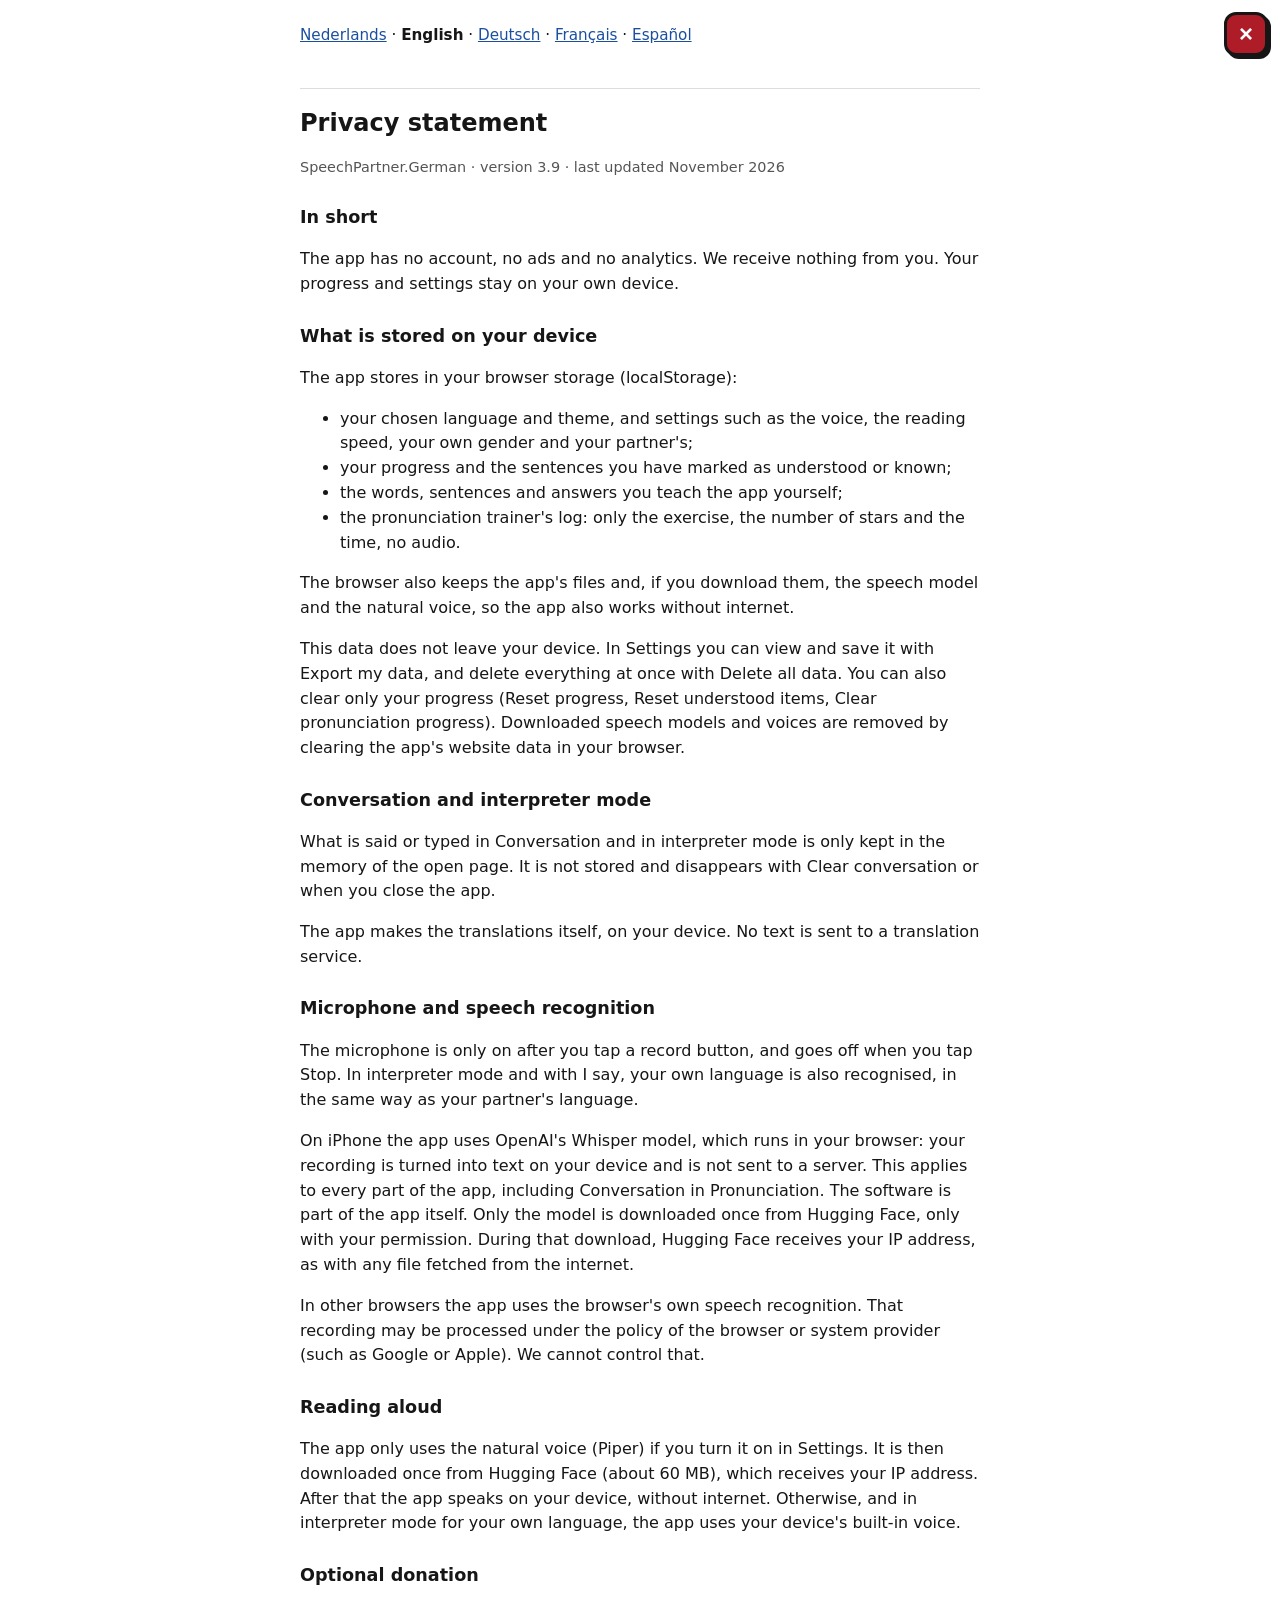
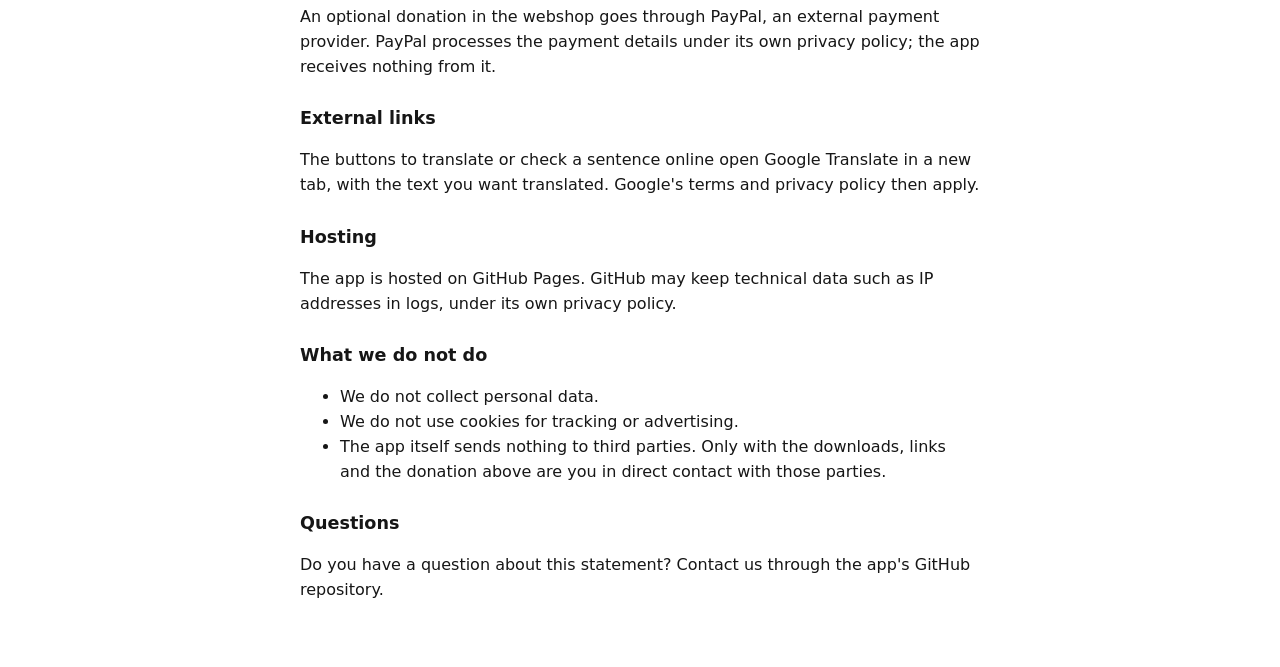
==== commit 514bd380: "Testversie 3.9: Info-boekje efficiënter (inhoud met snelkoppelingen, stap voor stap, instellingen in" ====
--- a/privacy.html
+++ b/privacy.html
@@ -22,7 +22,7 @@
 <nav class="talen"><a href="#nl" data-l="nl">Nederlands</a> · <a href="#en" data-l="en">English</a> · <a href="#de" data-l="de">Deutsch</a> · <a href="#fr" data-l="fr">Français</a> · <a href="#es" data-l="es">Español</a></nav>
 <section class="taal" id="nl" lang="nl">
 <h1>Privacyverklaring</h1>
-<p class="small">SpeechPartner.German · versie 3.8 · laatst bijgewerkt november 2026</p>
+<p class="small">SpeechPartner.German · versie 3.9 · laatst bijgewerkt november 2026</p>
 <h2>Kort samengevat</h2>
 <p>De app heeft geen account, geen advertenties en geen analytics. Wij ontvangen niets van jou. Je voortgang en instellingen blijven op je eigen toestel.</p>
 <h2>Wat er op je toestel wordt opgeslagen</h2>
@@ -53,7 +53,7 @@
 
 <section class="taal" id="en" lang="en">
 <h1>Privacy statement</h1>
-<p class="small">SpeechPartner.German · version 3.8 · last updated November 2026</p>
+<p class="small">SpeechPartner.German · version 3.9 · last updated November 2026</p>
 <h2>In short</h2>
 <p>The app has no account, no ads and no analytics. We receive nothing from you. Your progress and settings stay on your own device.</p>
 <h2>What is stored on your device</h2>
@@ -84,7 +84,7 @@
 
 <section class="taal" id="de" lang="de">
 <h1>Datenschutzerklärung</h1>
-<p class="small">SpeechPartner.German · Version 3.8 · zuletzt aktualisiert im November 2026</p>
+<p class="small">SpeechPartner.German · Version 3.9 · zuletzt aktualisiert im November 2026</p>
 <h2>Kurz gesagt</h2>
 <p>Die App hat kein Konto, keine Werbung und keine Analyse. Wir erhalten nichts von dir. Dein Fortschritt und deine Einstellungen bleiben auf deinem eigenen Gerät.</p>
 <h2>Was auf deinem Gerät gespeichert wird</h2>
@@ -115,7 +115,7 @@
 
 <section class="taal" id="fr" lang="fr">
 <h1>Déclaration de confidentialité</h1>
-<p class="small">SpeechPartner.German · version 3.8 · mise à jour en novembre 2026</p>
+<p class="small">SpeechPartner.German · version 3.9 · mise à jour en novembre 2026</p>
 <h2>En bref</h2>
 <p>L'application n'a pas de compte, pas de publicité et pas d'analyse. Nous ne recevons rien de toi. Ta progression et tes réglages restent sur ton propre appareil.</p>
 <h2>Ce qui est enregistré sur ton appareil</h2>
@@ -146,7 +146,7 @@
 
 <section class="taal" id="es" lang="es">
 <h1>Declaración de privacidad</h1>
-<p class="small">SpeechPartner.German · versión 3.8 · actualizada en noviembre de 2026</p>
+<p class="small">SpeechPartner.German · versión 3.9 · actualizada en noviembre de 2026</p>
 <h2>En resumen</h2>
 <p>La aplicación no tiene cuenta, ni anuncios, ni analítica. No recibimos nada de ti. Tu progreso y tus ajustes se quedan en tu propio dispositivo.</p>
 <h2>Qué se guarda en tu dispositivo</h2>
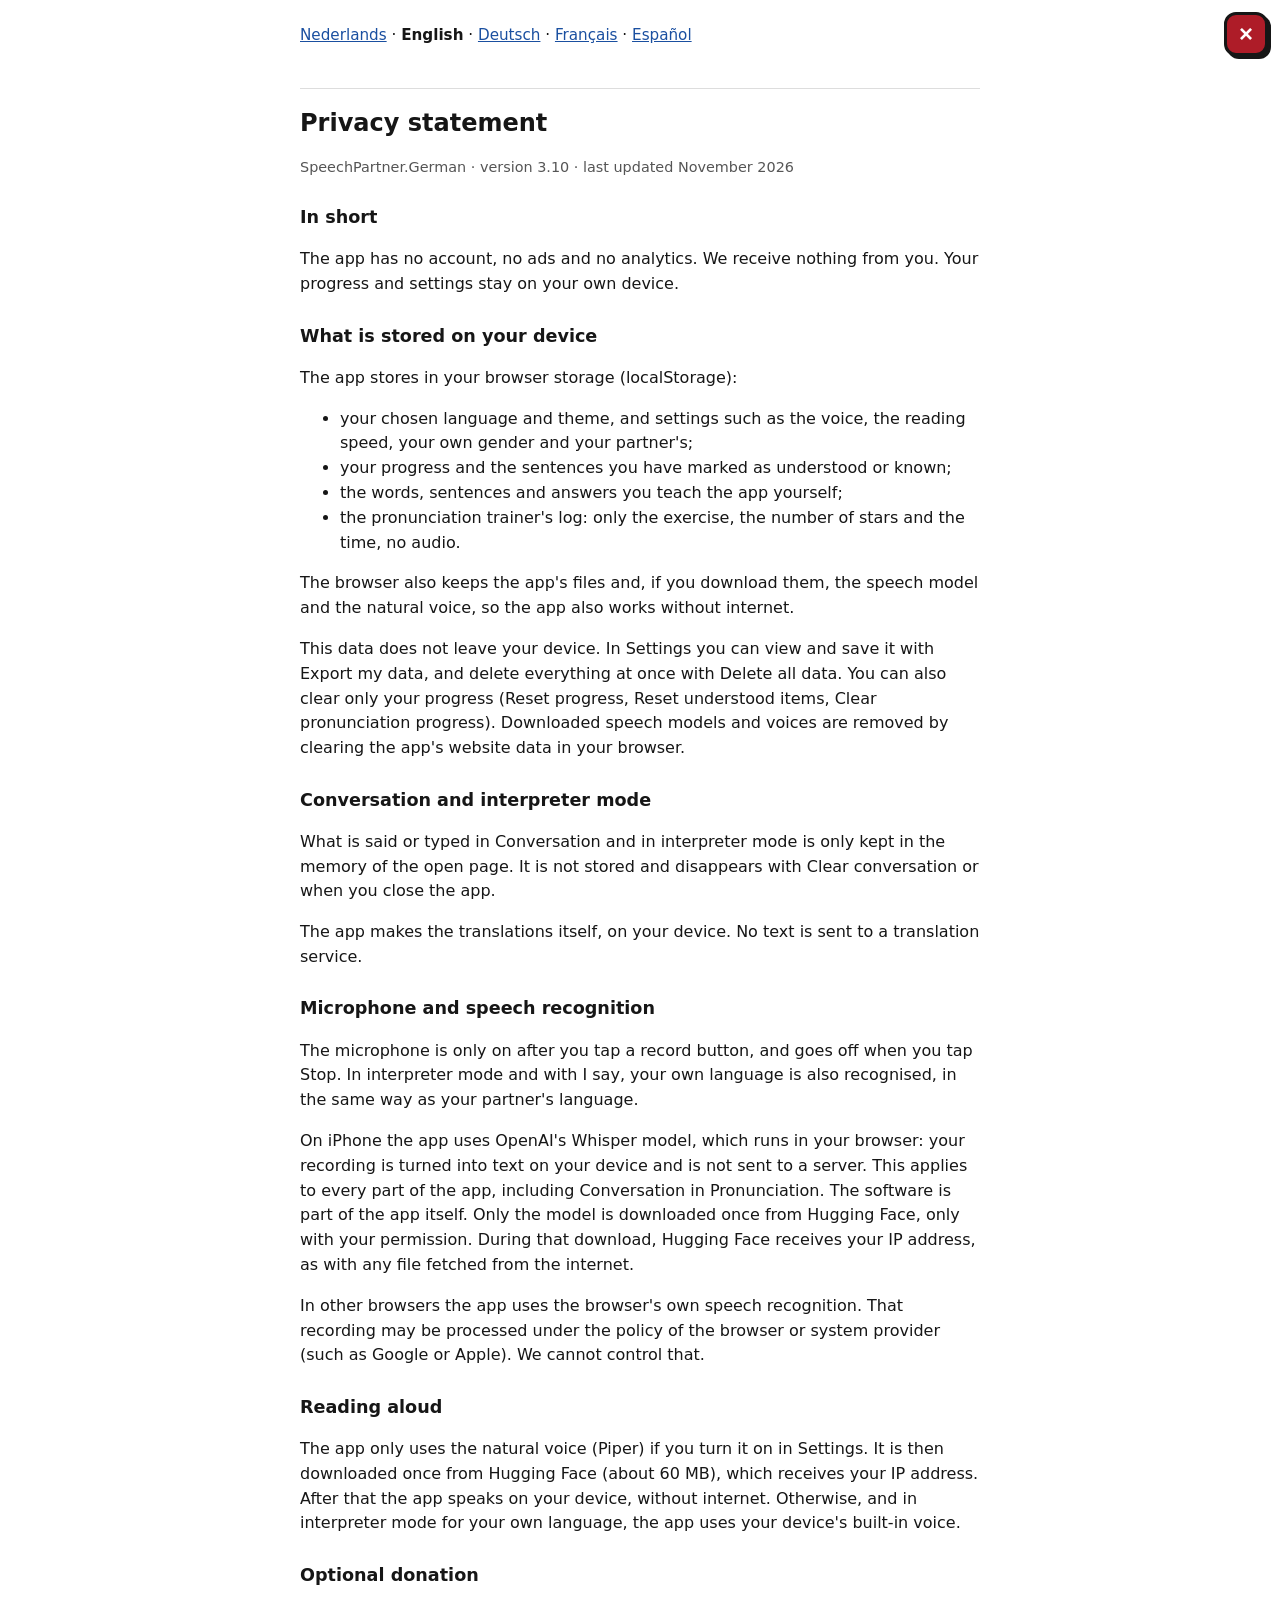
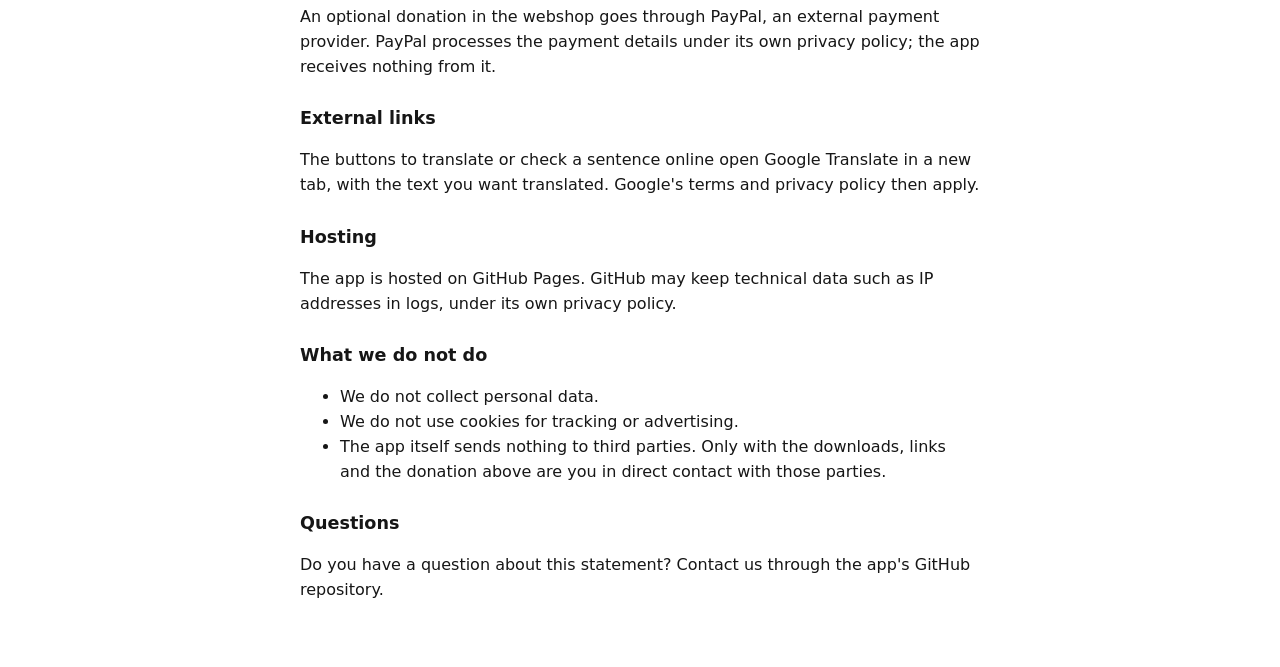
==== commit 38f54c3e: "Testversie 3.10: betere vertaling in alle richtingen (betekenisbank met alternatieven, waarschuwing " ====
--- a/privacy.html
+++ b/privacy.html
@@ -22,7 +22,7 @@
 <nav class="talen"><a href="#nl" data-l="nl">Nederlands</a> · <a href="#en" data-l="en">English</a> · <a href="#de" data-l="de">Deutsch</a> · <a href="#fr" data-l="fr">Français</a> · <a href="#es" data-l="es">Español</a></nav>
 <section class="taal" id="nl" lang="nl">
 <h1>Privacyverklaring</h1>
-<p class="small">SpeechPartner.German · versie 3.9 · laatst bijgewerkt november 2026</p>
+<p class="small">SpeechPartner.German · versie 3.10 · laatst bijgewerkt november 2026</p>
 <h2>Kort samengevat</h2>
 <p>De app heeft geen account, geen advertenties en geen analytics. Wij ontvangen niets van jou. Je voortgang en instellingen blijven op je eigen toestel.</p>
 <h2>Wat er op je toestel wordt opgeslagen</h2>
@@ -53,7 +53,7 @@
 
 <section class="taal" id="en" lang="en">
 <h1>Privacy statement</h1>
-<p class="small">SpeechPartner.German · version 3.9 · last updated November 2026</p>
+<p class="small">SpeechPartner.German · version 3.10 · last updated November 2026</p>
 <h2>In short</h2>
 <p>The app has no account, no ads and no analytics. We receive nothing from you. Your progress and settings stay on your own device.</p>
 <h2>What is stored on your device</h2>
@@ -84,7 +84,7 @@
 
 <section class="taal" id="de" lang="de">
 <h1>Datenschutzerklärung</h1>
-<p class="small">SpeechPartner.German · Version 3.9 · zuletzt aktualisiert im November 2026</p>
+<p class="small">SpeechPartner.German · Version 3.10 · zuletzt aktualisiert im November 2026</p>
 <h2>Kurz gesagt</h2>
 <p>Die App hat kein Konto, keine Werbung und keine Analyse. Wir erhalten nichts von dir. Dein Fortschritt und deine Einstellungen bleiben auf deinem eigenen Gerät.</p>
 <h2>Was auf deinem Gerät gespeichert wird</h2>
@@ -115,7 +115,7 @@
 
 <section class="taal" id="fr" lang="fr">
 <h1>Déclaration de confidentialité</h1>
-<p class="small">SpeechPartner.German · version 3.9 · mise à jour en novembre 2026</p>
+<p class="small">SpeechPartner.German · version 3.10 · mise à jour en novembre 2026</p>
 <h2>En bref</h2>
 <p>L'application n'a pas de compte, pas de publicité et pas d'analyse. Nous ne recevons rien de toi. Ta progression et tes réglages restent sur ton propre appareil.</p>
 <h2>Ce qui est enregistré sur ton appareil</h2>
@@ -146,7 +146,7 @@
 
 <section class="taal" id="es" lang="es">
 <h1>Declaración de privacidad</h1>
-<p class="small">SpeechPartner.German · versión 3.9 · actualizada en noviembre de 2026</p>
+<p class="small">SpeechPartner.German · versión 3.10 · actualizada en noviembre de 2026</p>
 <h2>En resumen</h2>
 <p>La aplicación no tiene cuenta, ni anuncios, ni analítica. No recibimos nada de ti. Tu progreso y tus ajustes se quedan en tu propio dispositivo.</p>
 <h2>Qué se guarda en tu dispositivo</h2>
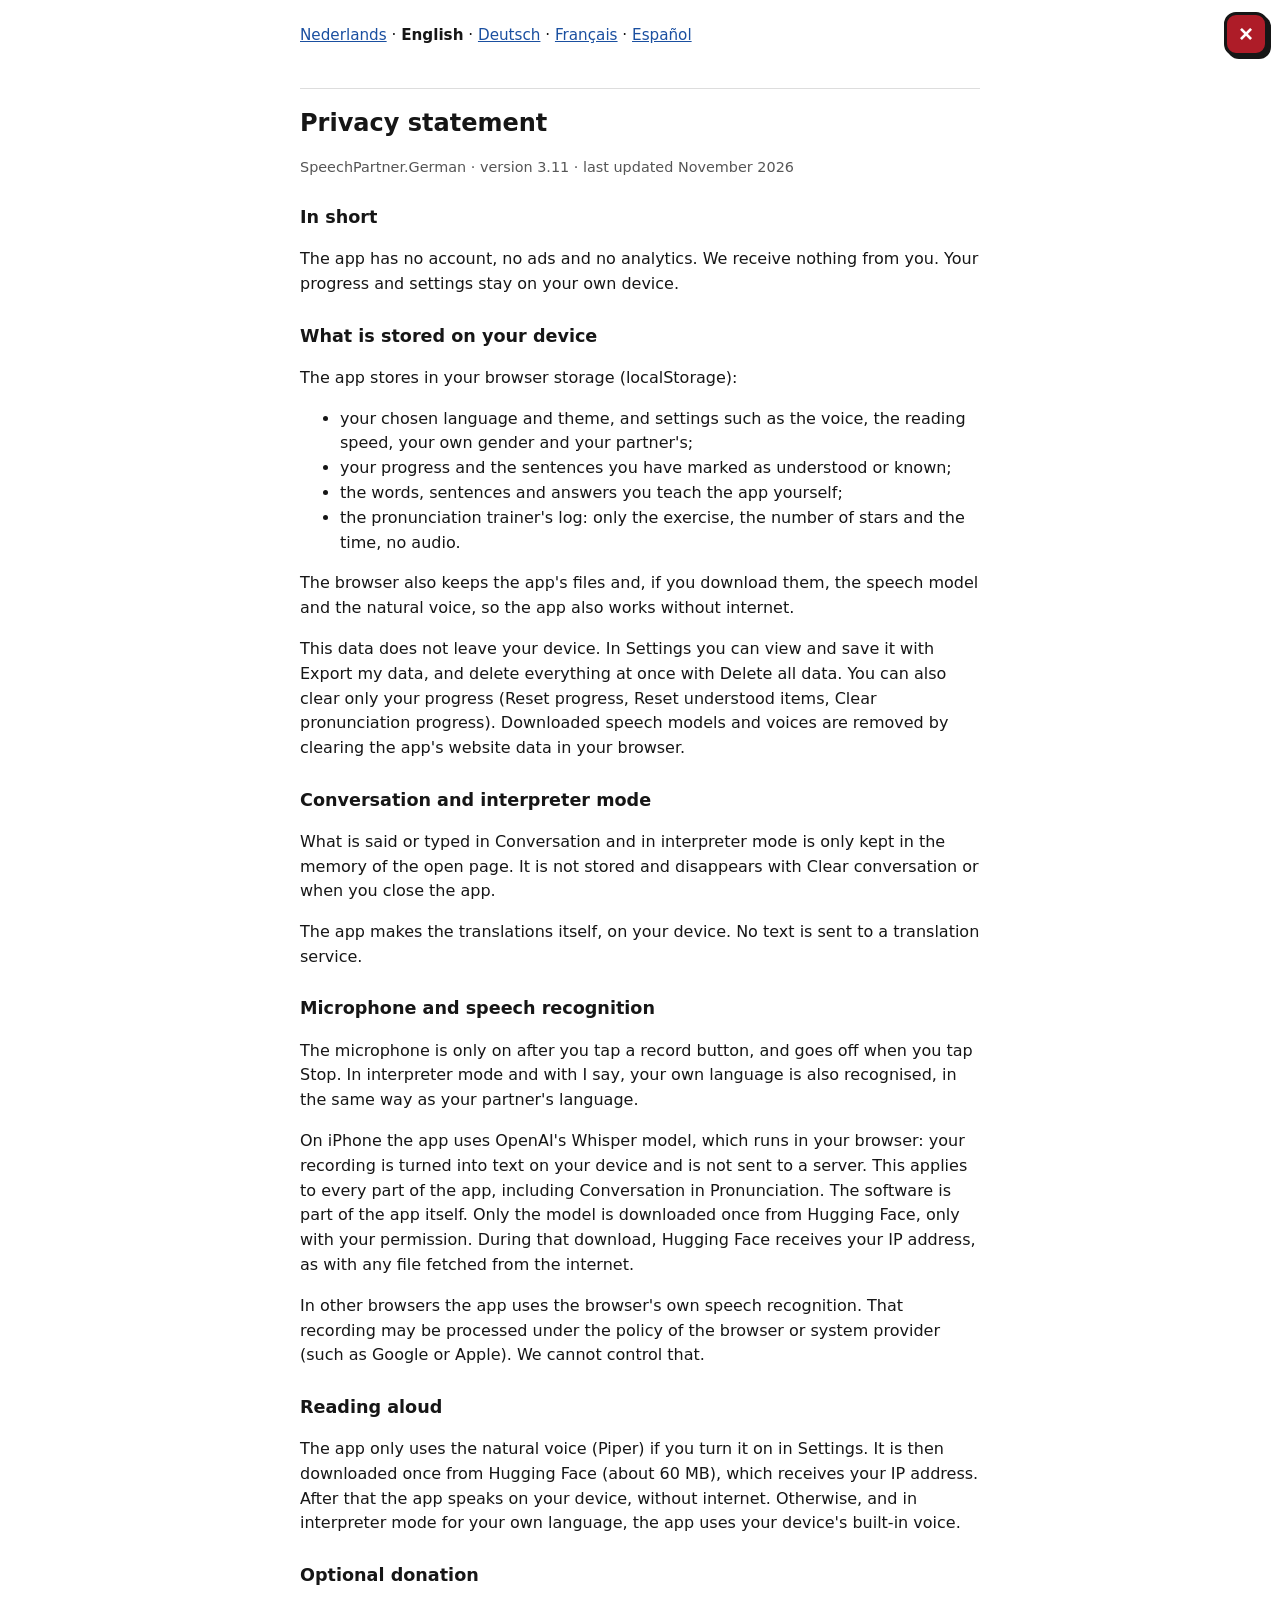
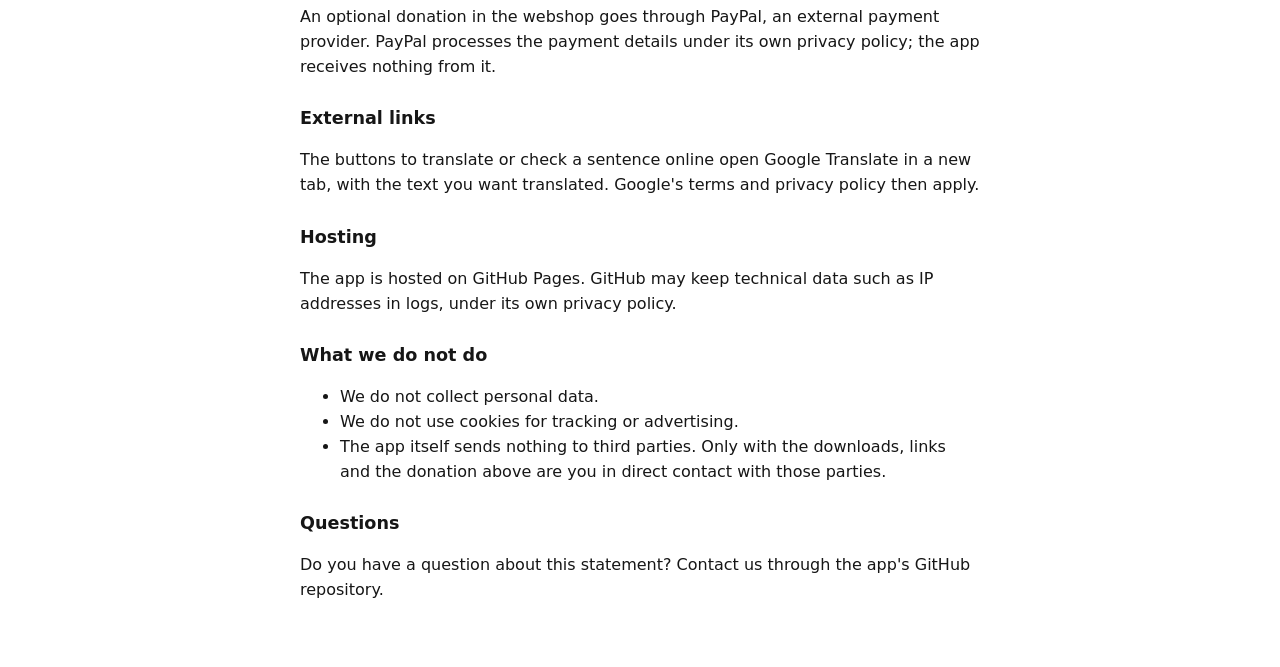
==== commit a68dcda1: "Versie 3.11: Nood-pagina, noodformulier en overdrachtskaart Co-Authored-By: Claude Opus 5.5 <noreply" ====
--- a/privacy.html
+++ b/privacy.html
@@ -22,7 +22,7 @@
 <nav class="talen"><a href="#nl" data-l="nl">Nederlands</a> · <a href="#en" data-l="en">English</a> · <a href="#de" data-l="de">Deutsch</a> · <a href="#fr" data-l="fr">Français</a> · <a href="#es" data-l="es">Español</a></nav>
 <section class="taal" id="nl" lang="nl">
 <h1>Privacyverklaring</h1>
-<p class="small">SpeechPartner.German · versie 3.10 · laatst bijgewerkt november 2026</p>
+<p class="small">SpeechPartner.German · versie 3.11 · laatst bijgewerkt november 2026</p>
 <h2>Kort samengevat</h2>
 <p>De app heeft geen account, geen advertenties en geen analytics. Wij ontvangen niets van jou. Je voortgang en instellingen blijven op je eigen toestel.</p>
 <h2>Wat er op je toestel wordt opgeslagen</h2>
@@ -53,7 +53,7 @@
 
 <section class="taal" id="en" lang="en">
 <h1>Privacy statement</h1>
-<p class="small">SpeechPartner.German · version 3.10 · last updated November 2026</p>
+<p class="small">SpeechPartner.German · version 3.11 · last updated November 2026</p>
 <h2>In short</h2>
 <p>The app has no account, no ads and no analytics. We receive nothing from you. Your progress and settings stay on your own device.</p>
 <h2>What is stored on your device</h2>
@@ -84,7 +84,7 @@
 
 <section class="taal" id="de" lang="de">
 <h1>Datenschutzerklärung</h1>
-<p class="small">SpeechPartner.German · Version 3.10 · zuletzt aktualisiert im November 2026</p>
+<p class="small">SpeechPartner.German · Version 3.11 · zuletzt aktualisiert im November 2026</p>
 <h2>Kurz gesagt</h2>
 <p>Die App hat kein Konto, keine Werbung und keine Analyse. Wir erhalten nichts von dir. Dein Fortschritt und deine Einstellungen bleiben auf deinem eigenen Gerät.</p>
 <h2>Was auf deinem Gerät gespeichert wird</h2>
@@ -115,7 +115,7 @@
 
 <section class="taal" id="fr" lang="fr">
 <h1>Déclaration de confidentialité</h1>
-<p class="small">SpeechPartner.German · version 3.10 · mise à jour en novembre 2026</p>
+<p class="small">SpeechPartner.German · version 3.11 · mise à jour en novembre 2026</p>
 <h2>En bref</h2>
 <p>L'application n'a pas de compte, pas de publicité et pas d'analyse. Nous ne recevons rien de toi. Ta progression et tes réglages restent sur ton propre appareil.</p>
 <h2>Ce qui est enregistré sur ton appareil</h2>
@@ -146,7 +146,7 @@
 
 <section class="taal" id="es" lang="es">
 <h1>Declaración de privacidad</h1>
-<p class="small">SpeechPartner.German · versión 3.10 · actualizada en noviembre de 2026</p>
+<p class="small">SpeechPartner.German · versión 3.11 · actualizada en noviembre de 2026</p>
 <h2>En resumen</h2>
 <p>La aplicación no tiene cuenta, ni anuncios, ni analítica. No recibimos nada de ti. Tu progreso y tus ajustes se quedan en tu propio dispositivo.</p>
 <h2>Qué se guarda en tu dispositivo</h2>
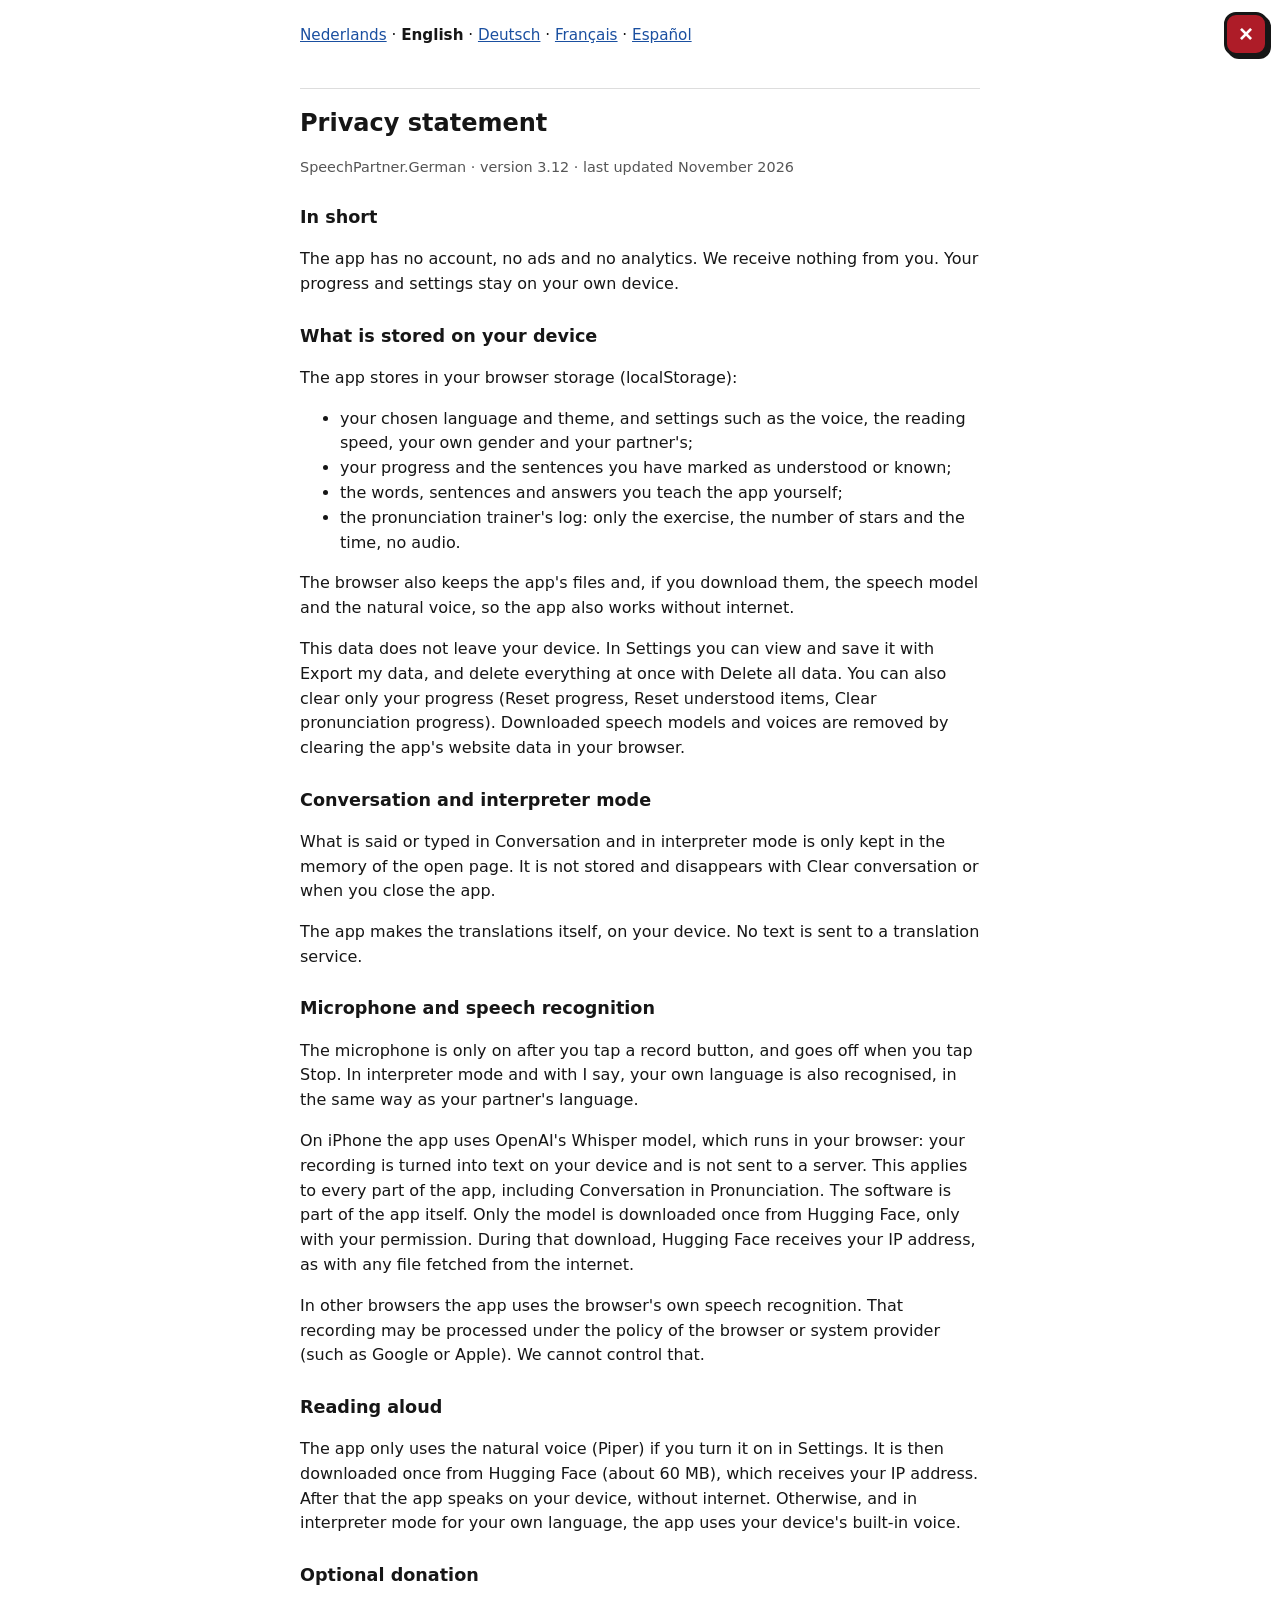
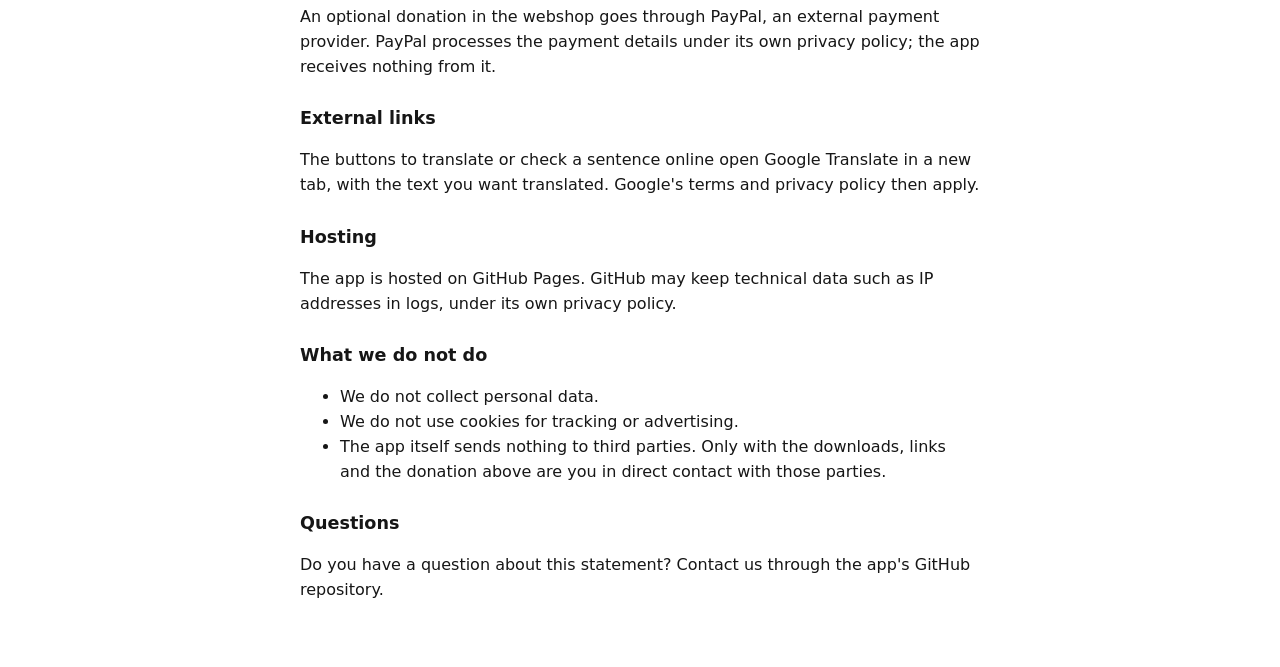
==== commit 0f809378: "Versie 3.12: rustige nood-stand op de Nood-pagina, uitgang naar Info Co-Authored-By: Claude Opus 5.5" ====
--- a/privacy.html
+++ b/privacy.html
@@ -22,7 +22,7 @@
 <nav class="talen"><a href="#nl" data-l="nl">Nederlands</a> · <a href="#en" data-l="en">English</a> · <a href="#de" data-l="de">Deutsch</a> · <a href="#fr" data-l="fr">Français</a> · <a href="#es" data-l="es">Español</a></nav>
 <section class="taal" id="nl" lang="nl">
 <h1>Privacyverklaring</h1>
-<p class="small">SpeechPartner.German · versie 3.11 · laatst bijgewerkt november 2026</p>
+<p class="small">SpeechPartner.German · versie 3.12 · laatst bijgewerkt november 2026</p>
 <h2>Kort samengevat</h2>
 <p>De app heeft geen account, geen advertenties en geen analytics. Wij ontvangen niets van jou. Je voortgang en instellingen blijven op je eigen toestel.</p>
 <h2>Wat er op je toestel wordt opgeslagen</h2>
@@ -53,7 +53,7 @@
 
 <section class="taal" id="en" lang="en">
 <h1>Privacy statement</h1>
-<p class="small">SpeechPartner.German · version 3.11 · last updated November 2026</p>
+<p class="small">SpeechPartner.German · version 3.12 · last updated November 2026</p>
 <h2>In short</h2>
 <p>The app has no account, no ads and no analytics. We receive nothing from you. Your progress and settings stay on your own device.</p>
 <h2>What is stored on your device</h2>
@@ -84,7 +84,7 @@
 
 <section class="taal" id="de" lang="de">
 <h1>Datenschutzerklärung</h1>
-<p class="small">SpeechPartner.German · Version 3.11 · zuletzt aktualisiert im November 2026</p>
+<p class="small">SpeechPartner.German · Version 3.12 · zuletzt aktualisiert im November 2026</p>
 <h2>Kurz gesagt</h2>
 <p>Die App hat kein Konto, keine Werbung und keine Analyse. Wir erhalten nichts von dir. Dein Fortschritt und deine Einstellungen bleiben auf deinem eigenen Gerät.</p>
 <h2>Was auf deinem Gerät gespeichert wird</h2>
@@ -115,7 +115,7 @@
 
 <section class="taal" id="fr" lang="fr">
 <h1>Déclaration de confidentialité</h1>
-<p class="small">SpeechPartner.German · version 3.11 · mise à jour en novembre 2026</p>
+<p class="small">SpeechPartner.German · version 3.12 · mise à jour en novembre 2026</p>
 <h2>En bref</h2>
 <p>L'application n'a pas de compte, pas de publicité et pas d'analyse. Nous ne recevons rien de toi. Ta progression et tes réglages restent sur ton propre appareil.</p>
 <h2>Ce qui est enregistré sur ton appareil</h2>
@@ -146,7 +146,7 @@
 
 <section class="taal" id="es" lang="es">
 <h1>Declaración de privacidad</h1>
-<p class="small">SpeechPartner.German · versión 3.11 · actualizada en noviembre de 2026</p>
+<p class="small">SpeechPartner.German · versión 3.12 · actualizada en noviembre de 2026</p>
 <h2>En resumen</h2>
 <p>La aplicación no tiene cuenta, ni anuncios, ni analítica. No recibimos nada de ti. Tu progreso y tus ajustes se quedan en tu propio dispositivo.</p>
 <h2>Qué se guarda en tu dispositivo</h2>
